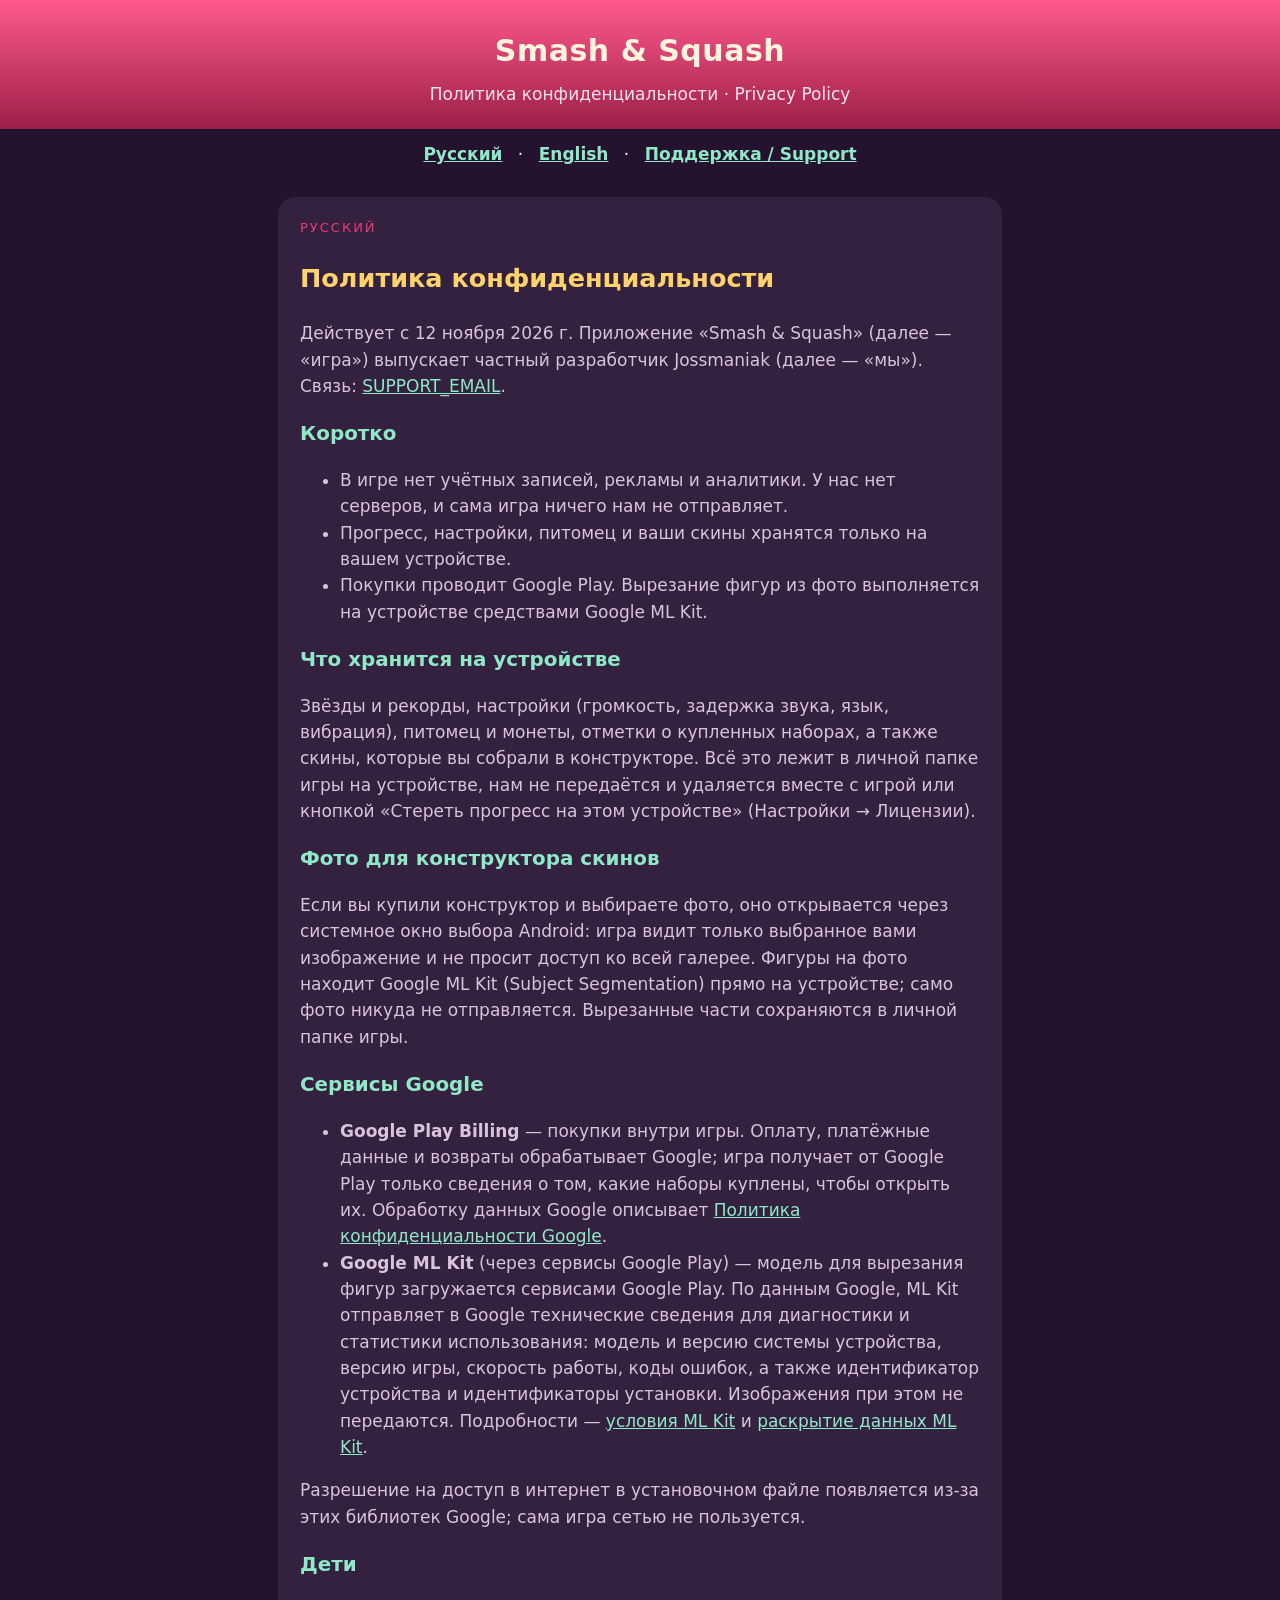
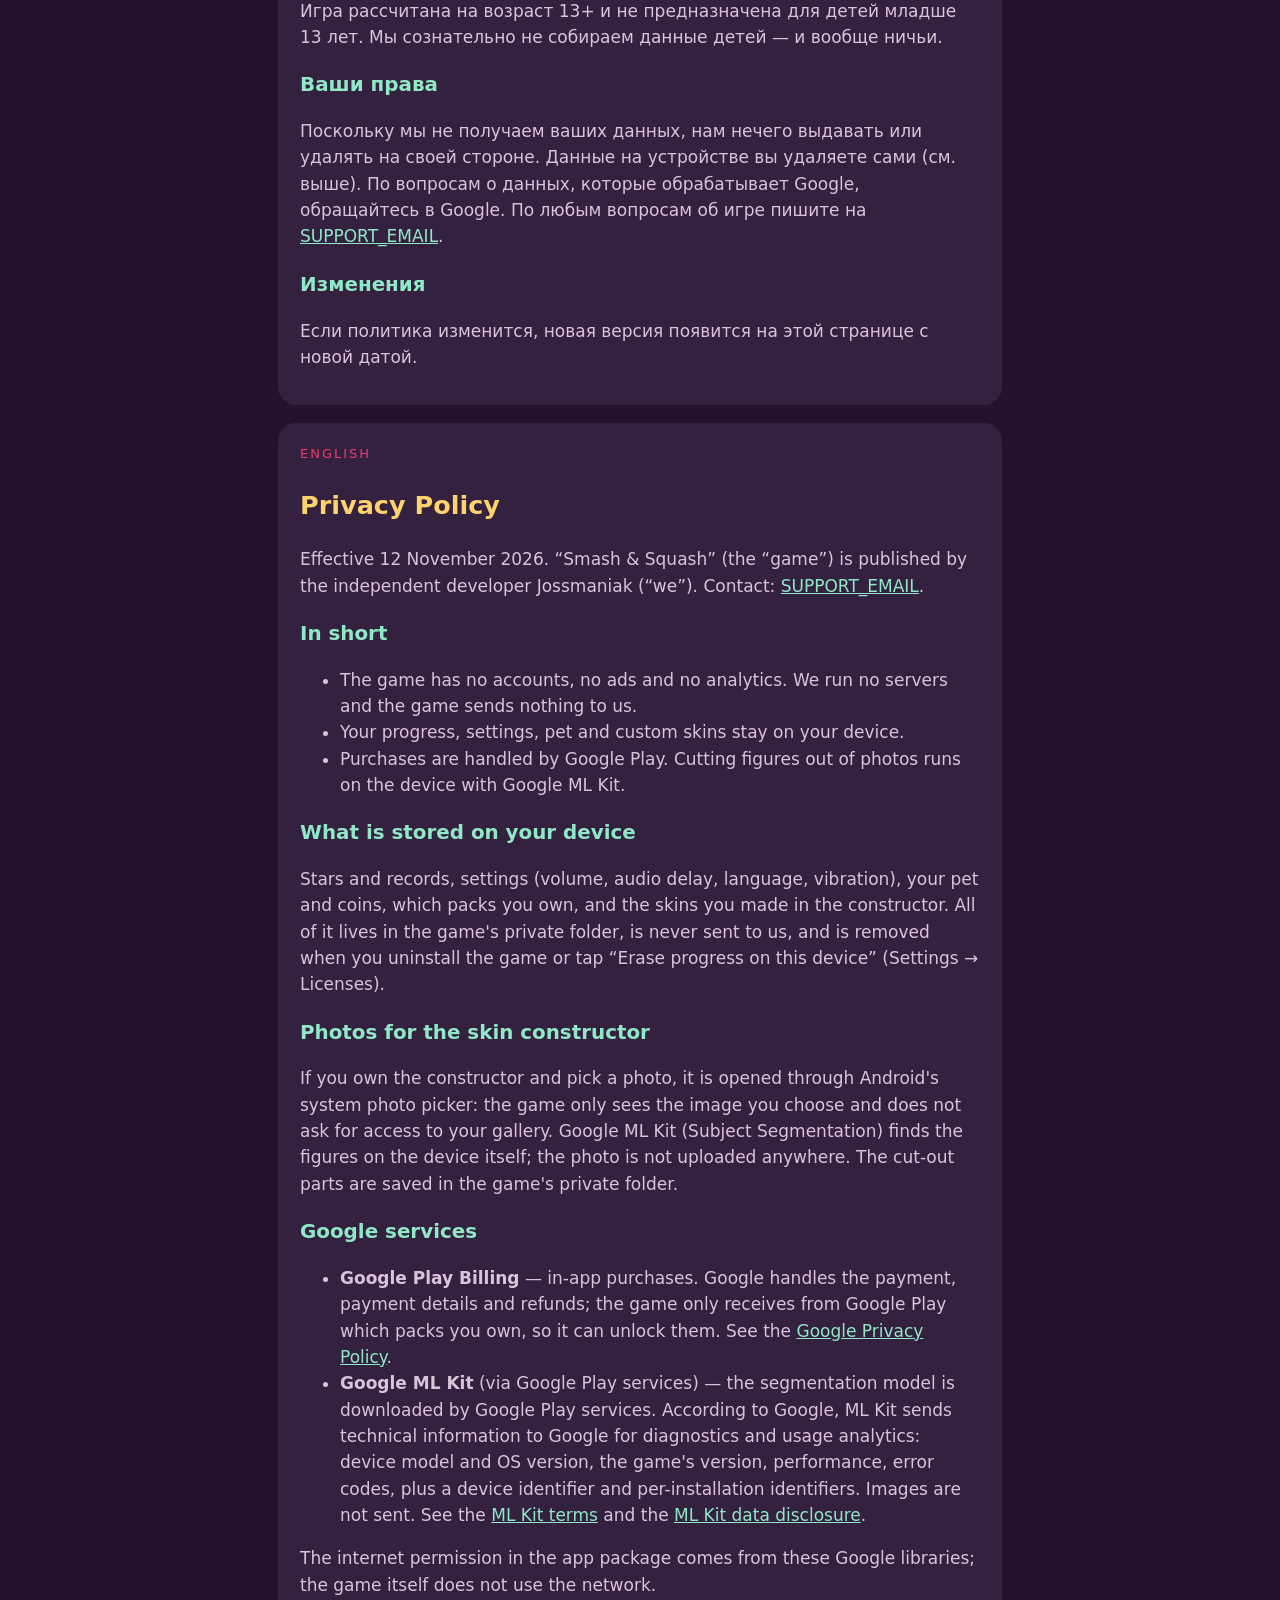
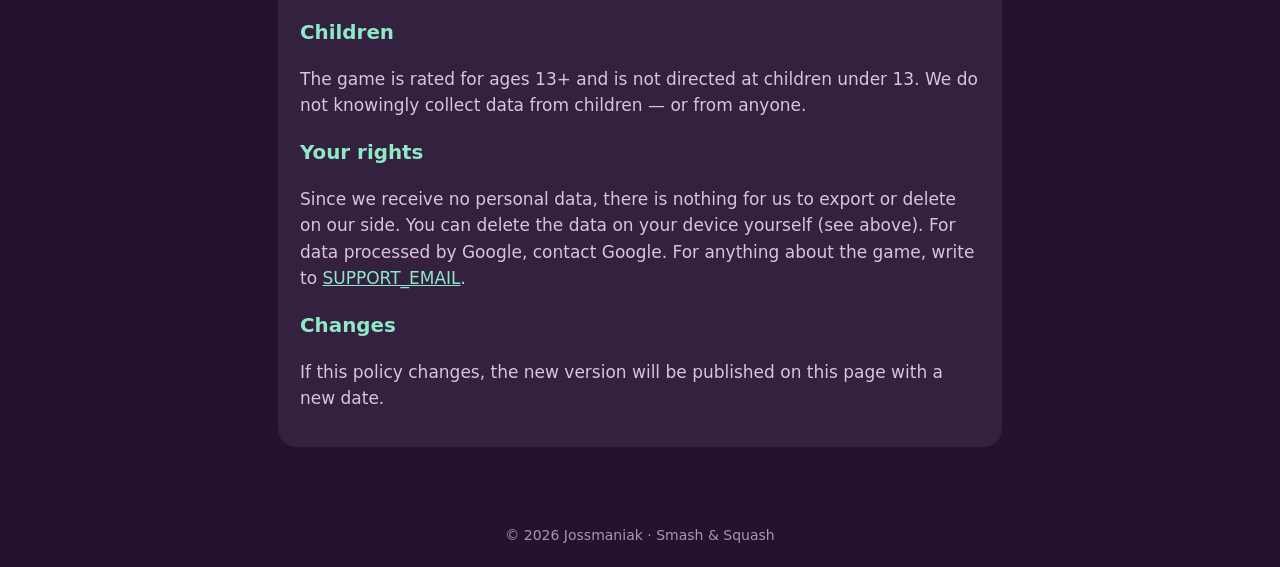
==== privacy/index.html @ dc43ede8 "Smash & Squash: privacy policy and support pages (RU + EN)" ====
<!doctype html>
<html lang="ru">
<head>
<meta charset="utf-8">
<meta name="viewport" content="width=device-width, initial-scale=1">
<title>Smash &amp; Squash — Политика конфиденциальности / Privacy Policy</title>
<link rel="stylesheet" href="../style.css">
<script>
// английский — всем, у кого язык устройства не русский / не украинский / не белорусский
if (!location.hash && !/^(ru|uk|be)/i.test(navigator.language || '')) location.hash = '#en';
</script>
</head>
<body>
<header><h1>Smash &amp; Squash</h1><p>Политика конфиденциальности · Privacy Policy</p></header>
<nav><a href="#ru">Русский</a> · <a href="#en">English</a> · <a href="../">Поддержка / Support</a></nav>
<main>

<section id="ru">
<p class="lang">Русский</p>
<h2>Политика конфиденциальности</h2>
<p>Действует с 12 ноября 2026 г. Приложение «Smash &amp; Squash» (далее — «игра») выпускает частный разработчик Jossmaniak
(далее — «мы»). Связь: <a href="mailto:SUPPORT_EMAIL">SUPPORT_EMAIL</a>.</p>

<h3>Коротко</h3>
<ul>
<li>В игре нет учётных записей, рекламы и аналитики. У нас нет серверов, и сама игра ничего нам не отправляет.</li>
<li>Прогресс, настройки, питомец и ваши скины хранятся только на вашем устройстве.</li>
<li>Покупки проводит Google Play. Вырезание фигур из фото выполняется на устройстве средствами Google ML Kit.</li>
</ul>

<h3>Что хранится на устройстве</h3>
<p>Звёзды и рекорды, настройки (громкость, задержка звука, язык, вибрация), питомец и монеты, отметки о купленных
наборах, а также скины, которые вы собрали в конструкторе. Всё это лежит в личной папке игры на устройстве, нам
не передаётся и удаляется вместе с игрой или кнопкой «Стереть прогресс на этом устройстве»
(Настройки → Лицензии).</p>

<h3>Фото для конструктора скинов</h3>
<p>Если вы купили конструктор и выбираете фото, оно открывается через системное окно выбора Android: игра видит только
выбранное вами изображение и не просит доступ ко всей галерее. Фигуры на фото находит Google ML Kit
(Subject Segmentation) прямо на устройстве; само фото никуда не отправляется. Вырезанные части сохраняются в личной
папке игры.</p>

<h3>Сервисы Google</h3>
<ul>
<li><b>Google Play Billing</b> — покупки внутри игры. Оплату, платёжные данные и возвраты обрабатывает Google; игра
получает от Google Play только сведения о том, какие наборы куплены, чтобы открыть их. Обработку данных Google описывает
<a href="https://policies.google.com/privacy">Политика конфиденциальности Google</a>.</li>
<li><b>Google ML Kit</b> (через сервисы Google Play) — модель для вырезания фигур загружается сервисами Google Play.
По данным Google, ML Kit отправляет в Google технические сведения для диагностики и статистики использования:
модель и версию системы устройства, версию игры, скорость работы, коды ошибок, а также идентификатор устройства
и идентификаторы установки. Изображения при этом не передаются. Подробности —
<a href="https://developers.google.com/ml-kit/terms">условия ML Kit</a> и
<a href="https://developers.google.com/ml-kit/android-data-disclosure">раскрытие данных ML Kit</a>.</li>
</ul>
<p>Разрешение на доступ в интернет в установочном файле появляется из-за этих библиотек Google; сама игра сетью
не пользуется.</p>

<h3>Дети</h3>
<p>Игра рассчитана на возраст 13+ и не предназначена для детей младше 13 лет. Мы сознательно не собираем
данные детей — и вообще ничьи.</p>

<h3>Ваши права</h3>
<p>Поскольку мы не получаем ваших данных, нам нечего выдавать или удалять на своей стороне. Данные на устройстве вы
удаляете сами (см. выше). По вопросам о данных, которые обрабатывает Google, обращайтесь в Google. По любым вопросам
об игре пишите на <a href="mailto:SUPPORT_EMAIL">SUPPORT_EMAIL</a>.</p>

<h3>Изменения</h3>
<p>Если политика изменится, новая версия появится на этой странице с новой датой.</p>
</section>

<section id="en">
<p class="lang">English</p>
<h2>Privacy Policy</h2>
<p>Effective 12 November 2026. “Smash &amp; Squash” (the “game”) is published by the independent developer Jossmaniak
(“we”). Contact: <a href="mailto:SUPPORT_EMAIL">SUPPORT_EMAIL</a>.</p>

<h3>In short</h3>
<ul>
<li>The game has no accounts, no ads and no analytics. We run no servers and the game sends nothing to us.</li>
<li>Your progress, settings, pet and custom skins stay on your device.</li>
<li>Purchases are handled by Google Play. Cutting figures out of photos runs on the device with Google ML Kit.</li>
</ul>

<h3>What is stored on your device</h3>
<p>Stars and records, settings (volume, audio delay, language, vibration), your pet and coins, which packs you own, and
the skins you made in the constructor. All of it lives in the game's private folder, is never sent to us, and is removed
when you uninstall the game or tap “Erase progress on this device” (Settings → Licenses).</p>

<h3>Photos for the skin constructor</h3>
<p>If you own the constructor and pick a photo, it is opened through Android's system photo picker: the game only sees
the image you choose and does not ask for access to your gallery. Google ML Kit (Subject Segmentation) finds the figures
on the device itself; the photo is not uploaded anywhere. The cut-out parts are saved in the game's private folder.</p>

<h3>Google services</h3>
<ul>
<li><b>Google Play Billing</b> — in-app purchases. Google handles the payment, payment details and refunds; the game only
receives from Google Play which packs you own, so it can unlock them. See the
<a href="https://policies.google.com/privacy">Google Privacy Policy</a>.</li>
<li><b>Google ML Kit</b> (via Google Play services) — the segmentation model is downloaded by Google Play services.
According to Google, ML Kit sends technical information to Google for diagnostics and usage analytics: device model
and OS version, the game's version, performance, error codes, plus a device identifier and per-installation
identifiers. Images are not sent. See the
<a href="https://developers.google.com/ml-kit/terms">ML Kit terms</a> and the
<a href="https://developers.google.com/ml-kit/android-data-disclosure">ML Kit data disclosure</a>.</li>
</ul>
<p>The internet permission in the app package comes from these Google libraries; the game itself does not use the
network.</p>

<h3>Children</h3>
<p>The game is rated for ages 13+ and is not directed at children under 13. We do not knowingly collect data from
children — or from anyone.</p>

<h3>Your rights</h3>
<p>Since we receive no personal data, there is nothing for us to export or delete on our side. You can delete the data on
your device yourself (see above). For data processed by Google, contact Google. For anything about the game, write to
<a href="mailto:SUPPORT_EMAIL">SUPPORT_EMAIL</a>.</p>

<h3>Changes</h3>
<p>If this policy changes, the new version will be published on this page with a new date.</p>
</section>
</main>
<footer>© 2026 Jossmaniak · Smash &amp; Squash</footer>
</body>
</html>
---- style.css ----
:root { --bg: #24122f; --card: #34203f; --ink: #fff4dc; --soft: #d8c5da; --accent: #ffd36b; --pink: #ec3b6e; --mint: #8fe8c6; }
* { box-sizing: border-box; }
body { margin: 0; font: 17px/1.55 system-ui, -apple-system, "Segoe UI", Roboto, sans-serif; background: var(--bg); color: var(--ink); }
header { background: linear-gradient(180deg, #ff5a8c, #9c1f47); padding: 28px 20px 22px; text-align: center; }
header h1 { margin: 0; font-size: 30px; letter-spacing: .5px; }
header p { margin: 6px 0 0; color: #ffe3ec; }
nav { text-align: center; padding: 12px; }
nav a { color: var(--mint); margin: 0 10px; font-weight: 600; }
main { max-width: 760px; margin: 0 auto; padding: 0 18px 40px; }
section { background: var(--card); border-radius: 18px; padding: 8px 22px 18px; margin: 18px 0; }
h2 { color: var(--accent); }
h3 { color: var(--mint); margin-bottom: 4px; }
a { color: var(--mint); }
p, li { color: var(--soft); }
.lang { font-size: 13px; text-transform: uppercase; letter-spacing: 2px; color: var(--pink); }
footer { text-align: center; color: #a996b0; font-size: 14px; padding: 20px; }
code { background: #1e1028; padding: 1px 6px; border-radius: 6px; }
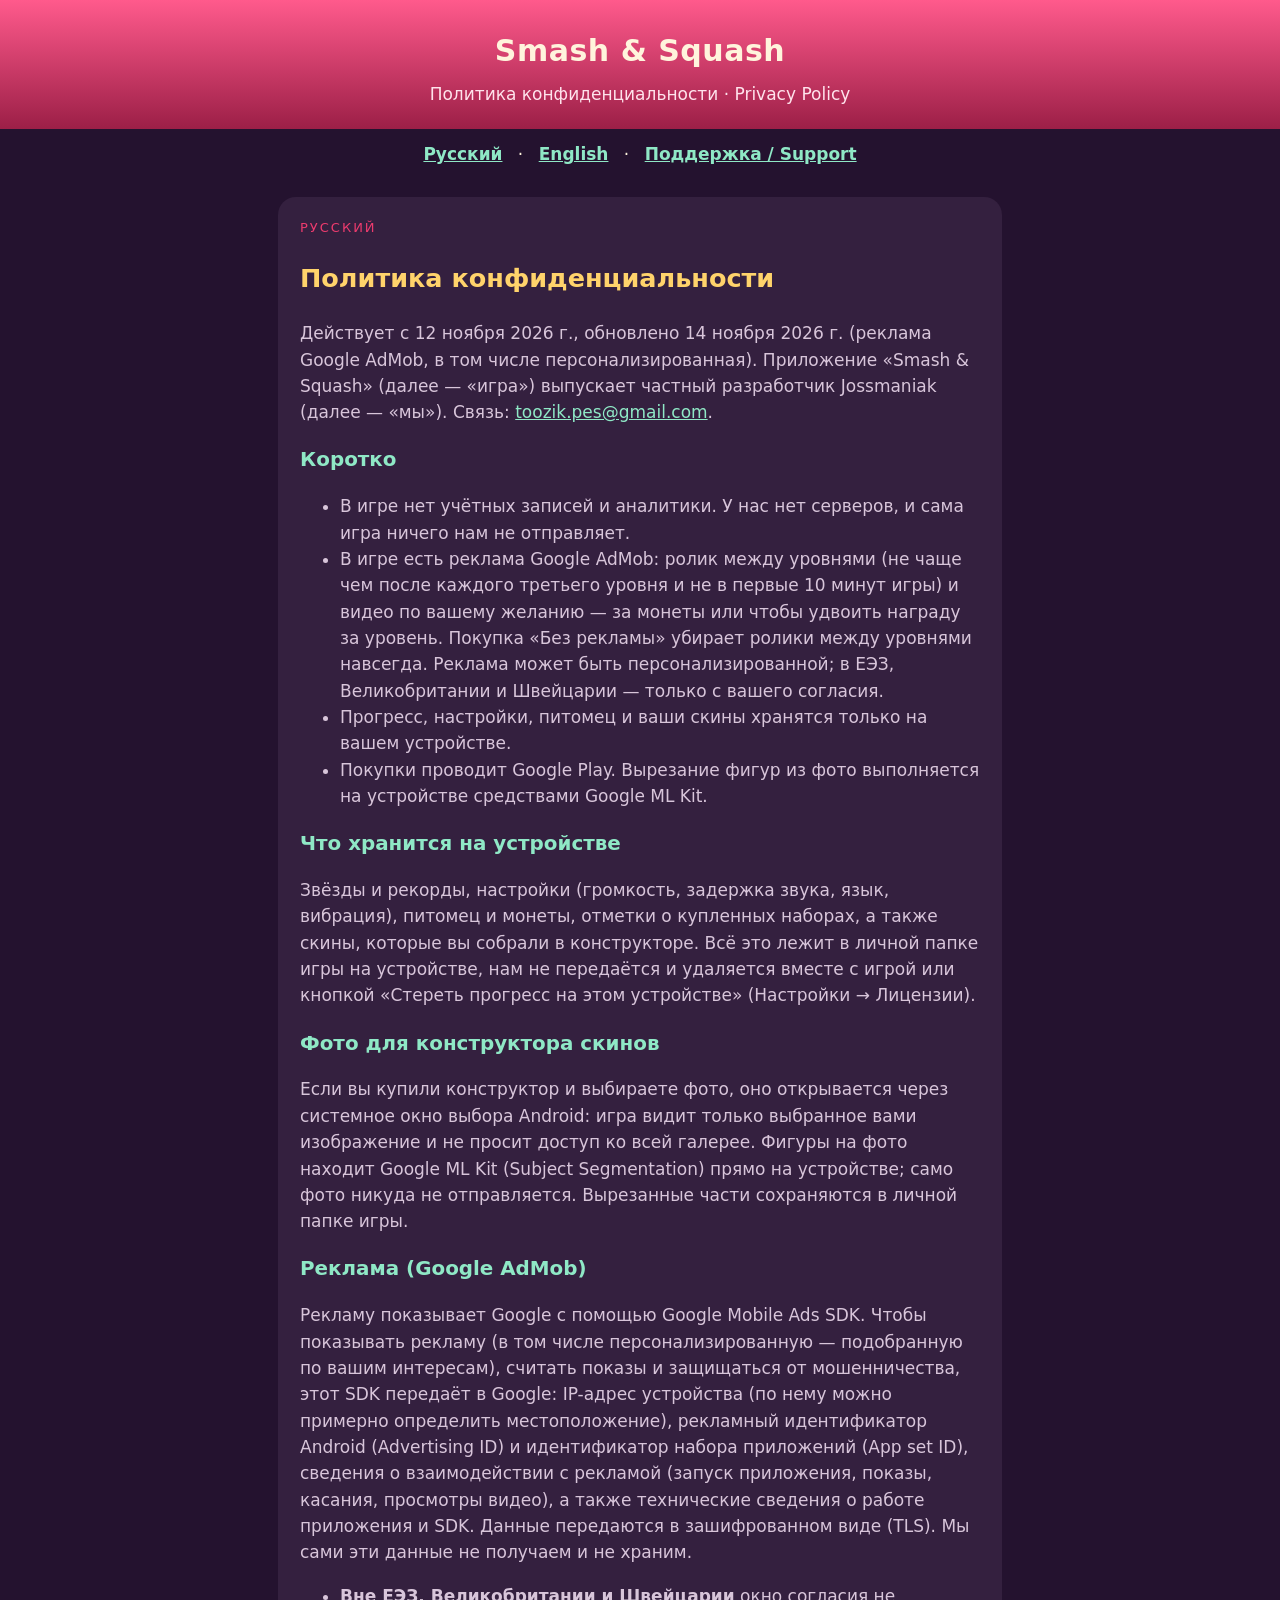
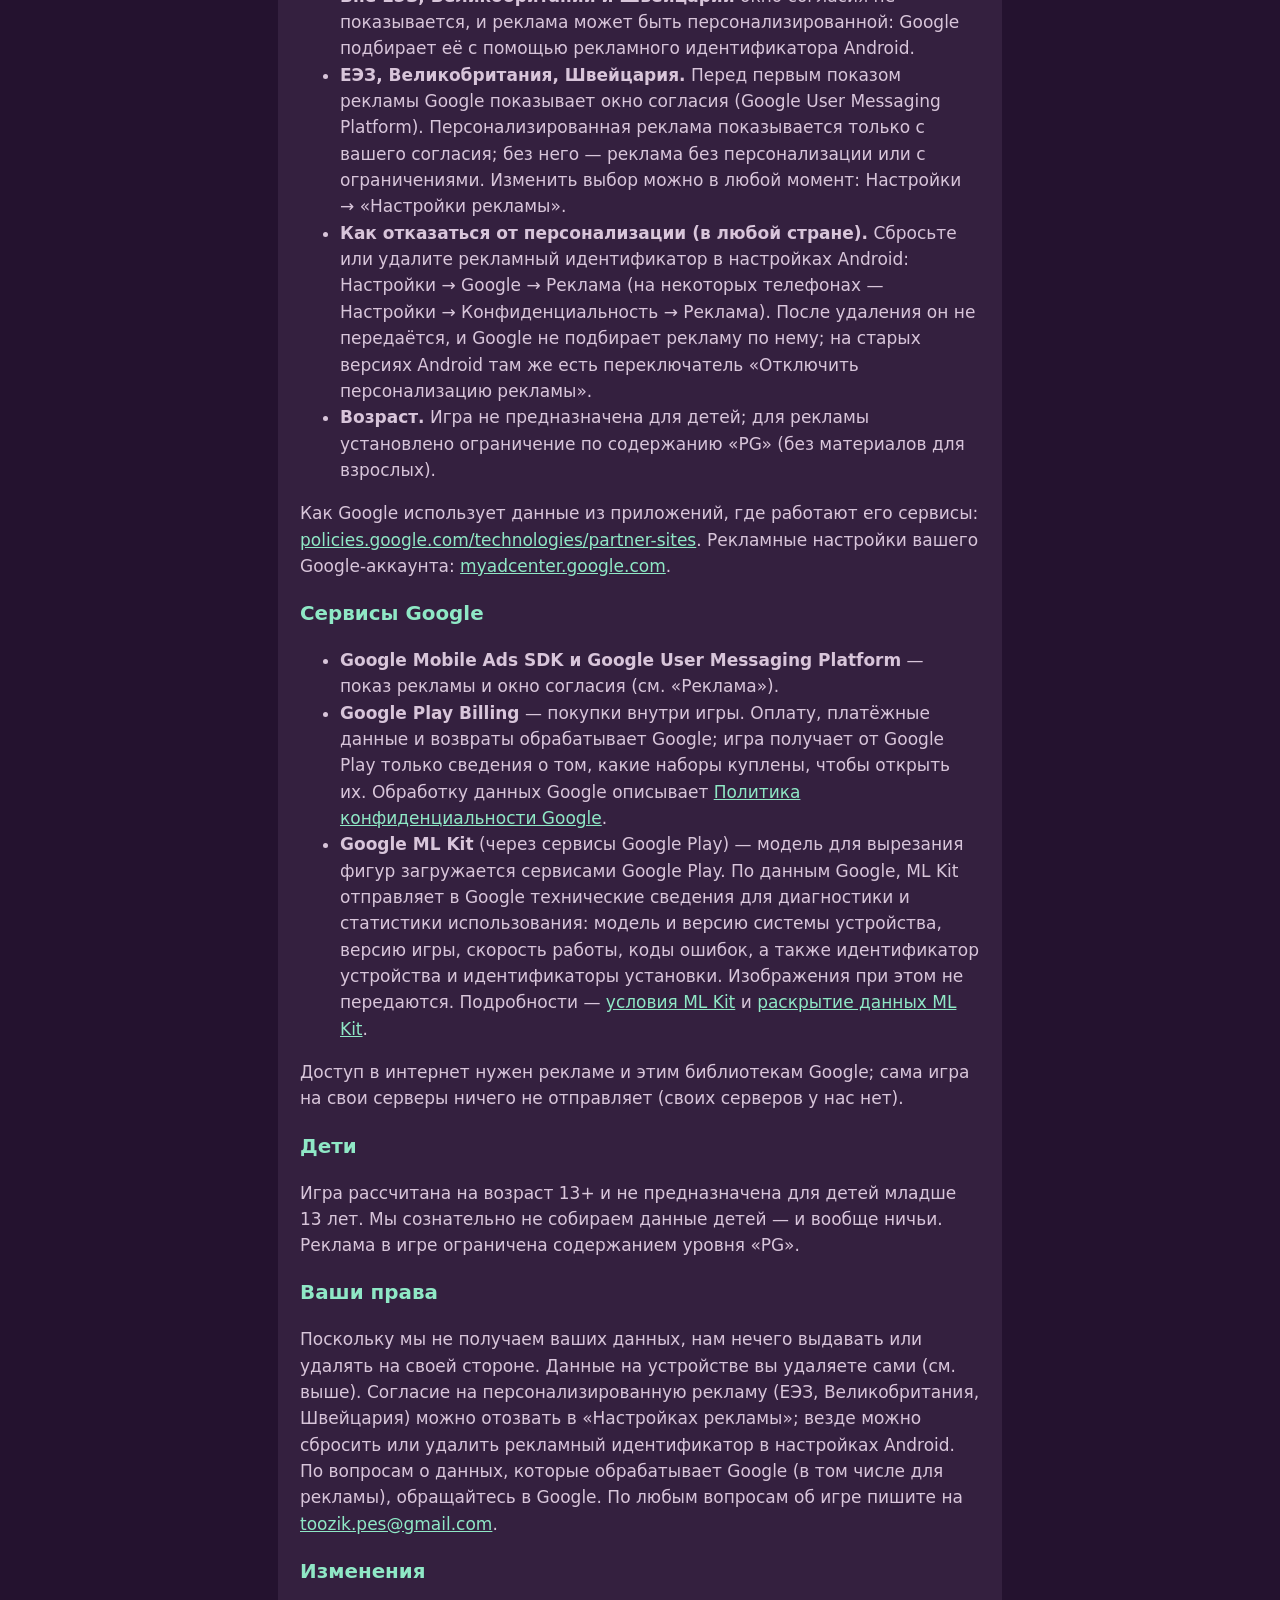
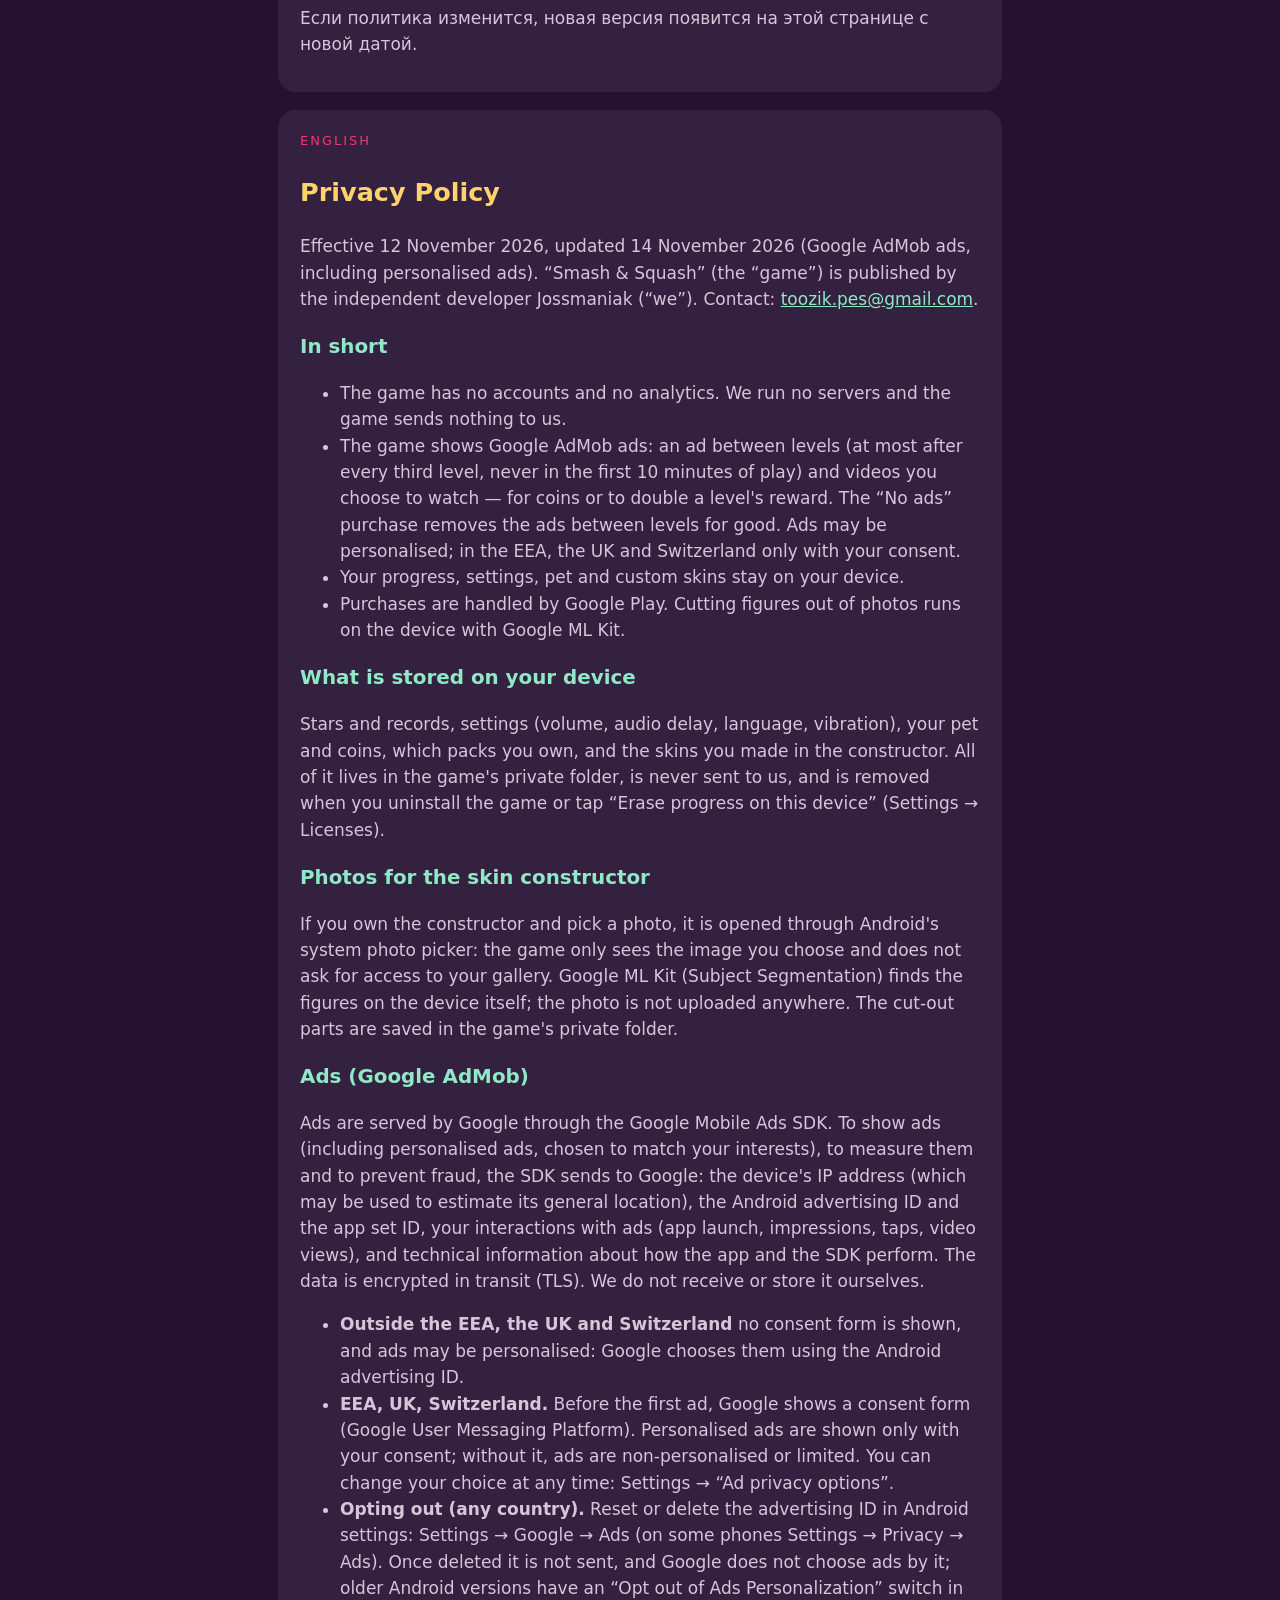
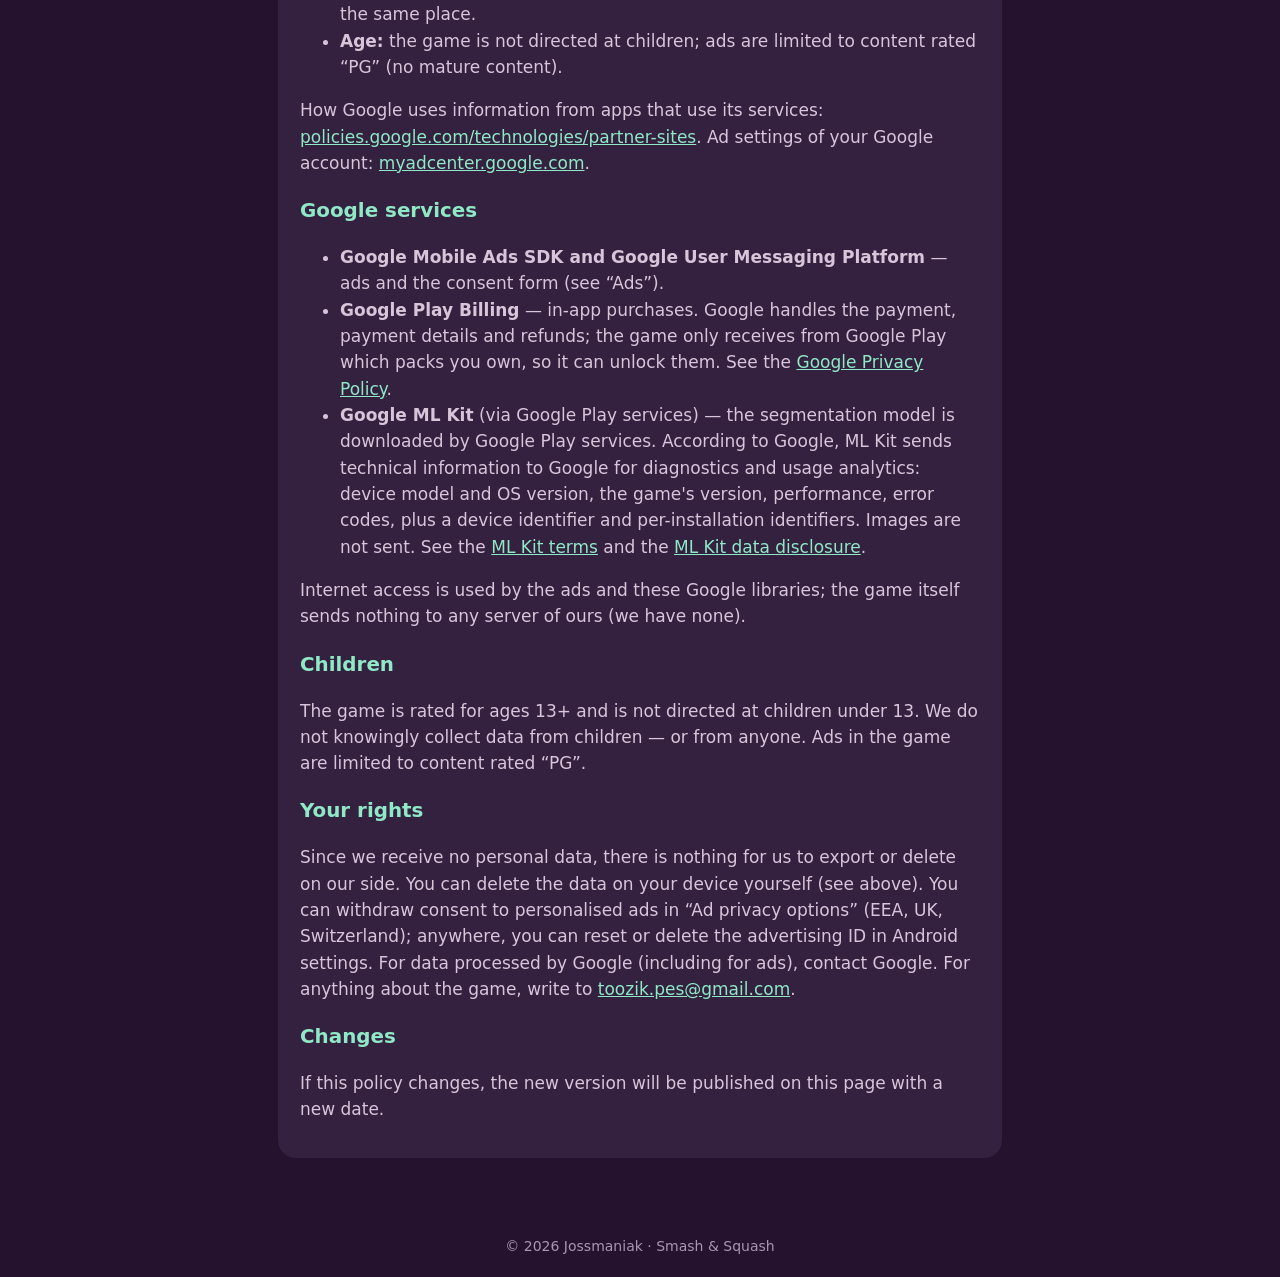
==== commit f3b8739d: "Support email and Google AdMob ads: privacy policy and support FAQ updated (RU + EN) Contact address" ====
--- a/privacy/index.html
+++ b/privacy/index.html
@@ -18,12 +18,16 @@
 <section id="ru">
 <p class="lang">Русский</p>
 <h2>Политика конфиденциальности</h2>
-<p>Действует с 12 ноября 2026 г. Приложение «Smash &amp; Squash» (далее — «игра») выпускает частный разработчик Jossmaniak
-(далее — «мы»). Связь: <a href="mailto:SUPPORT_EMAIL">SUPPORT_EMAIL</a>.</p>
+<p>Действует с 12 ноября 2026 г., обновлено 14 ноября 2026 г. (реклама Google AdMob, в том числе персонализированная). Приложение «Smash &amp; Squash» (далее — «игра») выпускает частный разработчик Jossmaniak
+(далее — «мы»). Связь: <a href="mailto:toozik.pes@gmail.com">toozik.pes@gmail.com</a>.</p>
 
 <h3>Коротко</h3>
 <ul>
-<li>В игре нет учётных записей, рекламы и аналитики. У нас нет серверов, и сама игра ничего нам не отправляет.</li>
+<li>В игре нет учётных записей и аналитики. У нас нет серверов, и сама игра ничего нам не отправляет.</li>
+<li>В игре есть реклама Google AdMob: ролик между уровнями (не чаще чем после каждого третьего уровня и не в первые
+10 минут игры) и видео по вашему желанию — за монеты или чтобы удвоить награду за уровень. Покупка «Без рекламы» убирает
+ролики между уровнями навсегда. Реклама может быть персонализированной; в ЕЭЗ, Великобритании и Швейцарии — только
+с вашего согласия.</li>
 <li>Прогресс, настройки, питомец и ваши скины хранятся только на вашем устройстве.</li>
 <li>Покупки проводит Google Play. Вырезание фигур из фото выполняется на устройстве средствами Google ML Kit.</li>
 </ul>
@@ -40,8 +44,32 @@
 (Subject Segmentation) прямо на устройстве; само фото никуда не отправляется. Вырезанные части сохраняются в личной
 папке игры.</p>
 
+<h3>Реклама (Google AdMob)</h3>
+<p>Рекламу показывает Google с помощью Google Mobile Ads SDK. Чтобы показывать рекламу (в том числе персонализированную —
+подобранную по вашим интересам), считать показы и защищаться от мошенничества, этот SDK передаёт в Google: IP-адрес устройства (по нему можно примерно определить местоположение),
+рекламный идентификатор Android (Advertising ID) и идентификатор набора приложений (App set ID), сведения о
+взаимодействии с рекламой (запуск приложения, показы, касания, просмотры видео), а также технические сведения о
+работе приложения и SDK. Данные передаются в зашифрованном виде (TLS). Мы сами эти данные не получаем и не храним.</p>
+<ul>
+<li><b>Вне ЕЭЗ, Великобритании и Швейцарии</b> окно согласия не показывается, и реклама может быть персонализированной:
+Google подбирает её с помощью рекламного идентификатора Android.</li>
+<li><b>ЕЭЗ, Великобритания, Швейцария.</b> Перед первым показом рекламы Google показывает окно согласия
+(Google User Messaging Platform). Персонализированная реклама показывается только с вашего согласия; без него — реклама
+без персонализации или с ограничениями. Изменить выбор можно в любой момент: Настройки → «Настройки рекламы».</li>
+<li><b>Как отказаться от персонализации (в любой стране).</b> Сбросьте или удалите рекламный идентификатор в настройках Android:
+Настройки → Google → Реклама (на некоторых телефонах — Настройки → Конфиденциальность → Реклама). После удаления он не
+передаётся, и Google не подбирает рекламу по нему; на старых версиях Android там же есть переключатель «Отключить
+персонализацию рекламы».</li>
+<li><b>Возраст.</b> Игра не предназначена для детей; для рекламы установлено ограничение по содержанию «PG» (без
+материалов для взрослых).</li>
+</ul>
+<p>Как Google использует данные из приложений, где работают его сервисы:
+<a href="https://policies.google.com/technologies/partner-sites">policies.google.com/technologies/partner-sites</a>.
+Рекламные настройки вашего Google-аккаунта: <a href="https://myadcenter.google.com/">myadcenter.google.com</a>.</p>
+
 <h3>Сервисы Google</h3>
 <ul>
+<li><b>Google Mobile Ads SDK и Google User Messaging Platform</b> — показ рекламы и окно согласия (см. «Реклама»).</li>
 <li><b>Google Play Billing</b> — покупки внутри игры. Оплату, платёжные данные и возвраты обрабатывает Google; игра
 получает от Google Play только сведения о том, какие наборы куплены, чтобы открыть их. Обработку данных Google описывает
 <a href="https://policies.google.com/privacy">Политика конфиденциальности Google</a>.</li>
@@ -52,17 +80,19 @@
 <a href="https://developers.google.com/ml-kit/terms">условия ML Kit</a> и
 <a href="https://developers.google.com/ml-kit/android-data-disclosure">раскрытие данных ML Kit</a>.</li>
 </ul>
-<p>Разрешение на доступ в интернет в установочном файле появляется из-за этих библиотек Google; сама игра сетью
-не пользуется.</p>
+<p>Доступ в интернет нужен рекламе и этим библиотекам Google; сама игра на свои серверы ничего не отправляет
+(своих серверов у нас нет).</p>
 
 <h3>Дети</h3>
 <p>Игра рассчитана на возраст 13+ и не предназначена для детей младше 13 лет. Мы сознательно не собираем
-данные детей — и вообще ничьи.</p>
+данные детей — и вообще ничьи. Реклама в игре ограничена содержанием уровня «PG».</p>
 
 <h3>Ваши права</h3>
 <p>Поскольку мы не получаем ваших данных, нам нечего выдавать или удалять на своей стороне. Данные на устройстве вы
-удаляете сами (см. выше). По вопросам о данных, которые обрабатывает Google, обращайтесь в Google. По любым вопросам
-об игре пишите на <a href="mailto:SUPPORT_EMAIL">SUPPORT_EMAIL</a>.</p>
+удаляете сами (см. выше). Согласие на персонализированную рекламу (ЕЭЗ, Великобритания, Швейцария) можно отозвать в
+«Настройках рекламы»; везде можно сбросить или удалить рекламный идентификатор в настройках Android. По вопросам о
+данных, которые обрабатывает Google (в том числе для рекламы), обращайтесь в Google. По любым вопросам
+об игре пишите на <a href="mailto:toozik.pes@gmail.com">toozik.pes@gmail.com</a>.</p>
 
 <h3>Изменения</h3>
 <p>Если политика изменится, новая версия появится на этой странице с новой датой.</p>
@@ -71,12 +101,16 @@
 <section id="en">
 <p class="lang">English</p>
 <h2>Privacy Policy</h2>
-<p>Effective 12 November 2026. “Smash &amp; Squash” (the “game”) is published by the independent developer Jossmaniak
-(“we”). Contact: <a href="mailto:SUPPORT_EMAIL">SUPPORT_EMAIL</a>.</p>
+<p>Effective 12 November 2026, updated 14 November 2026 (Google AdMob ads, including personalised ads). “Smash &amp; Squash” (the “game”) is published by the independent developer Jossmaniak
+(“we”). Contact: <a href="mailto:toozik.pes@gmail.com">toozik.pes@gmail.com</a>.</p>
 
 <h3>In short</h3>
 <ul>
-<li>The game has no accounts, no ads and no analytics. We run no servers and the game sends nothing to us.</li>
+<li>The game has no accounts and no analytics. We run no servers and the game sends nothing to us.</li>
+<li>The game shows Google AdMob ads: an ad between levels (at most after every third level, never in the first
+10 minutes of play) and videos you choose to watch — for coins or to double a level's reward. The “No ads” purchase
+removes the ads between levels for good. Ads may be personalised; in the EEA, the UK and Switzerland only with your
+consent.</li>
 <li>Your progress, settings, pet and custom skins stay on your device.</li>
 <li>Purchases are handled by Google Play. Cutting figures out of photos runs on the device with Google ML Kit.</li>
 </ul>
@@ -91,8 +125,29 @@
 the image you choose and does not ask for access to your gallery. Google ML Kit (Subject Segmentation) finds the figures
 on the device itself; the photo is not uploaded anywhere. The cut-out parts are saved in the game's private folder.</p>
 
+<h3>Ads (Google AdMob)</h3>
+<p>Ads are served by Google through the Google Mobile Ads SDK. To show ads (including personalised ads, chosen to match
+your interests), to measure them and to prevent fraud, the SDK sends to Google: the device's IP address (which may be used to estimate its general location), the Android advertising ID and
+the app set ID, your interactions with ads (app launch, impressions, taps, video views), and technical information about
+how the app and the SDK perform. The data is encrypted in transit (TLS). We do not receive or store it ourselves.</p>
+<ul>
+<li><b>Outside the EEA, the UK and Switzerland</b> no consent form is shown, and ads may be personalised: Google
+chooses them using the Android advertising ID.</li>
+<li><b>EEA, UK, Switzerland.</b> Before the first ad, Google shows a consent form (Google User Messaging Platform).
+Personalised ads are shown only with your consent; without it, ads are non-personalised or limited. You can change your
+choice at any time: Settings → “Ad privacy options”.</li>
+<li><b>Opting out (any country).</b> Reset or delete the advertising ID in Android settings: Settings → Google → Ads (on some
+phones Settings → Privacy → Ads). Once deleted it is not sent, and Google does not choose ads by it; older Android
+versions have an “Opt out of Ads Personalization” switch in the same place.</li>
+<li><b>Age:</b> the game is not directed at children; ads are limited to content rated “PG” (no mature content).</li>
+</ul>
+<p>How Google uses information from apps that use its services:
+<a href="https://policies.google.com/technologies/partner-sites">policies.google.com/technologies/partner-sites</a>.
+Ad settings of your Google account: <a href="https://myadcenter.google.com/">myadcenter.google.com</a>.</p>
+
 <h3>Google services</h3>
 <ul>
+<li><b>Google Mobile Ads SDK and Google User Messaging Platform</b> — ads and the consent form (see “Ads”).</li>
 <li><b>Google Play Billing</b> — in-app purchases. Google handles the payment, payment details and refunds; the game only
 receives from Google Play which packs you own, so it can unlock them. See the
 <a href="https://policies.google.com/privacy">Google Privacy Policy</a>.</li>
@@ -103,17 +158,19 @@
 <a href="https://developers.google.com/ml-kit/terms">ML Kit terms</a> and the
 <a href="https://developers.google.com/ml-kit/android-data-disclosure">ML Kit data disclosure</a>.</li>
 </ul>
-<p>The internet permission in the app package comes from these Google libraries; the game itself does not use the
-network.</p>
+<p>Internet access is used by the ads and these Google libraries; the game itself sends nothing to any server of ours
+(we have none).</p>
 
 <h3>Children</h3>
 <p>The game is rated for ages 13+ and is not directed at children under 13. We do not knowingly collect data from
-children — or from anyone.</p>
+children — or from anyone. Ads in the game are limited to content rated “PG”.</p>
 
 <h3>Your rights</h3>
 <p>Since we receive no personal data, there is nothing for us to export or delete on our side. You can delete the data on
-your device yourself (see above). For data processed by Google, contact Google. For anything about the game, write to
-<a href="mailto:SUPPORT_EMAIL">SUPPORT_EMAIL</a>.</p>
+your device yourself (see above). You can withdraw consent to personalised ads in “Ad privacy options” (EEA, UK, Switzerland);
+anywhere, you can reset or delete the advertising ID in Android settings. For data
+processed by Google (including for ads), contact Google. For anything about the game, write to
+<a href="mailto:toozik.pes@gmail.com">toozik.pes@gmail.com</a>.</p>
 
 <h3>Changes</h3>
 <p>If this policy changes, the new version will be published on this page with a new date.</p>
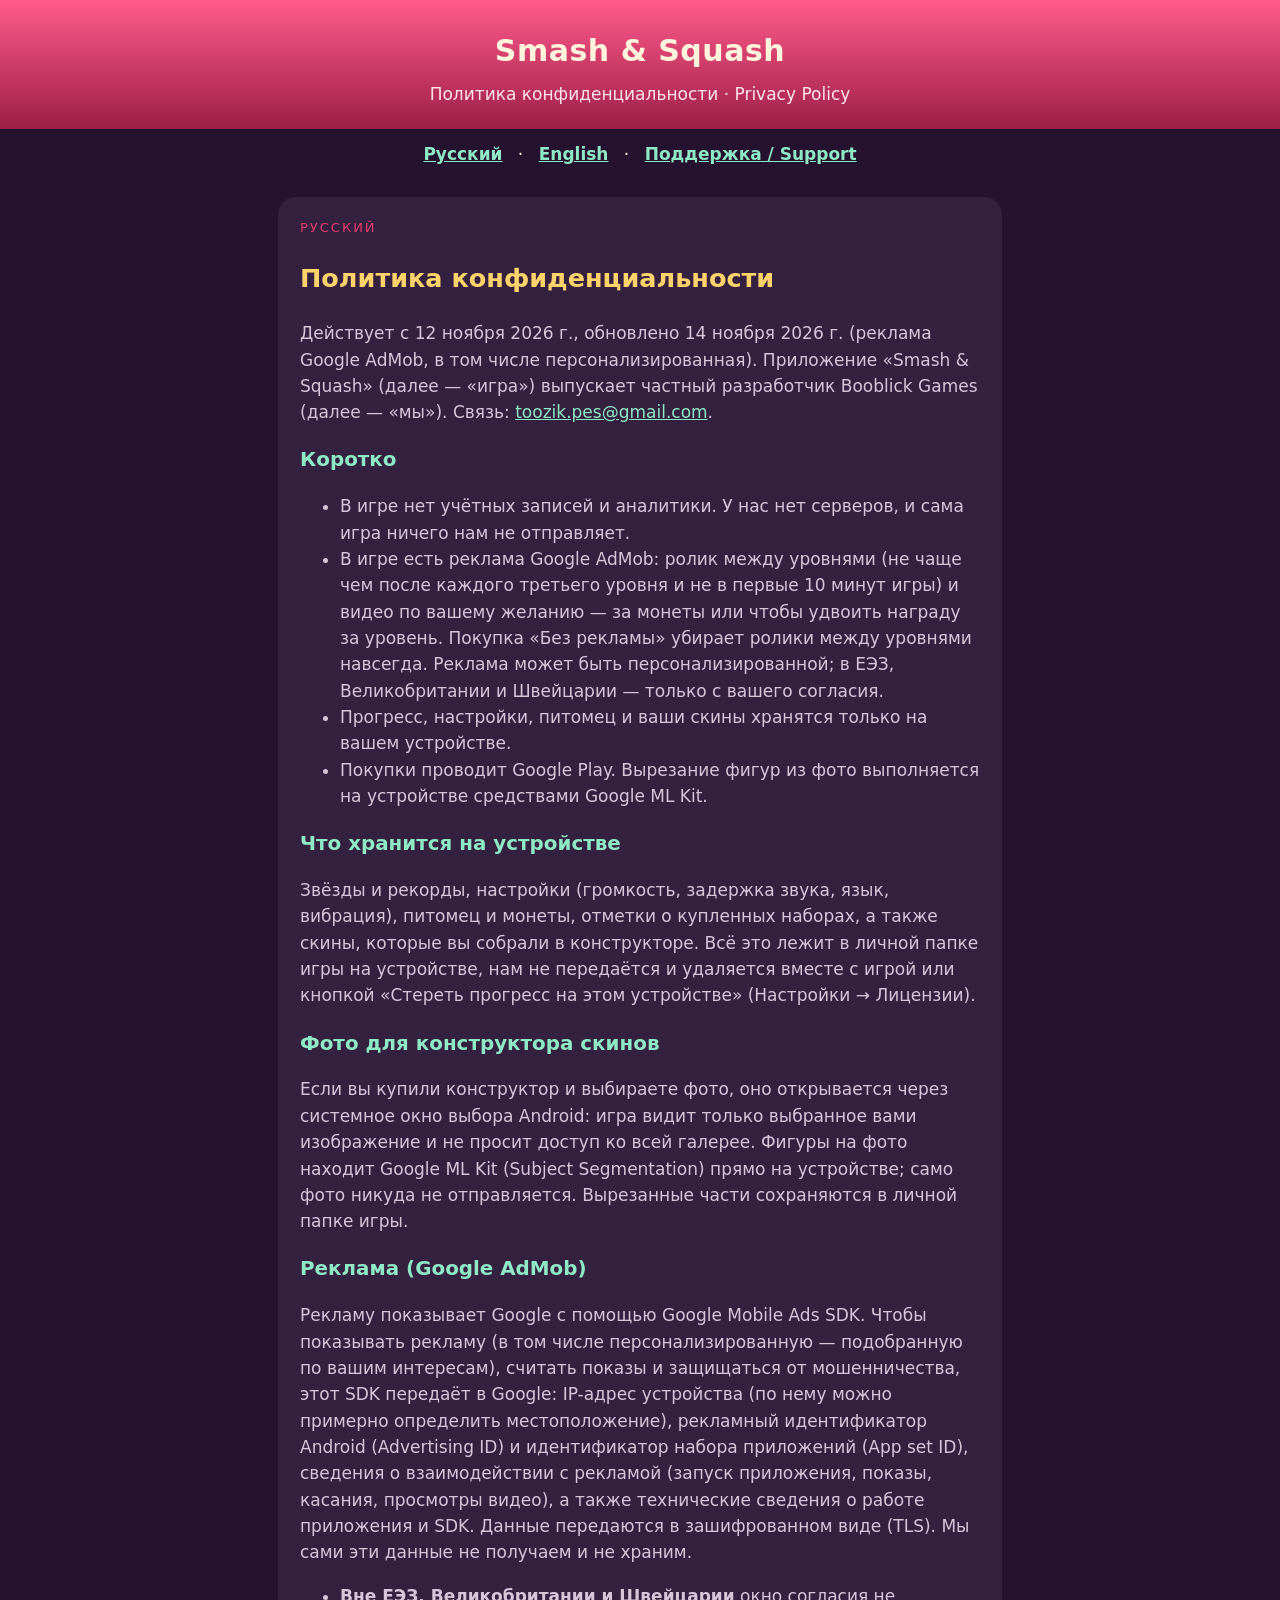
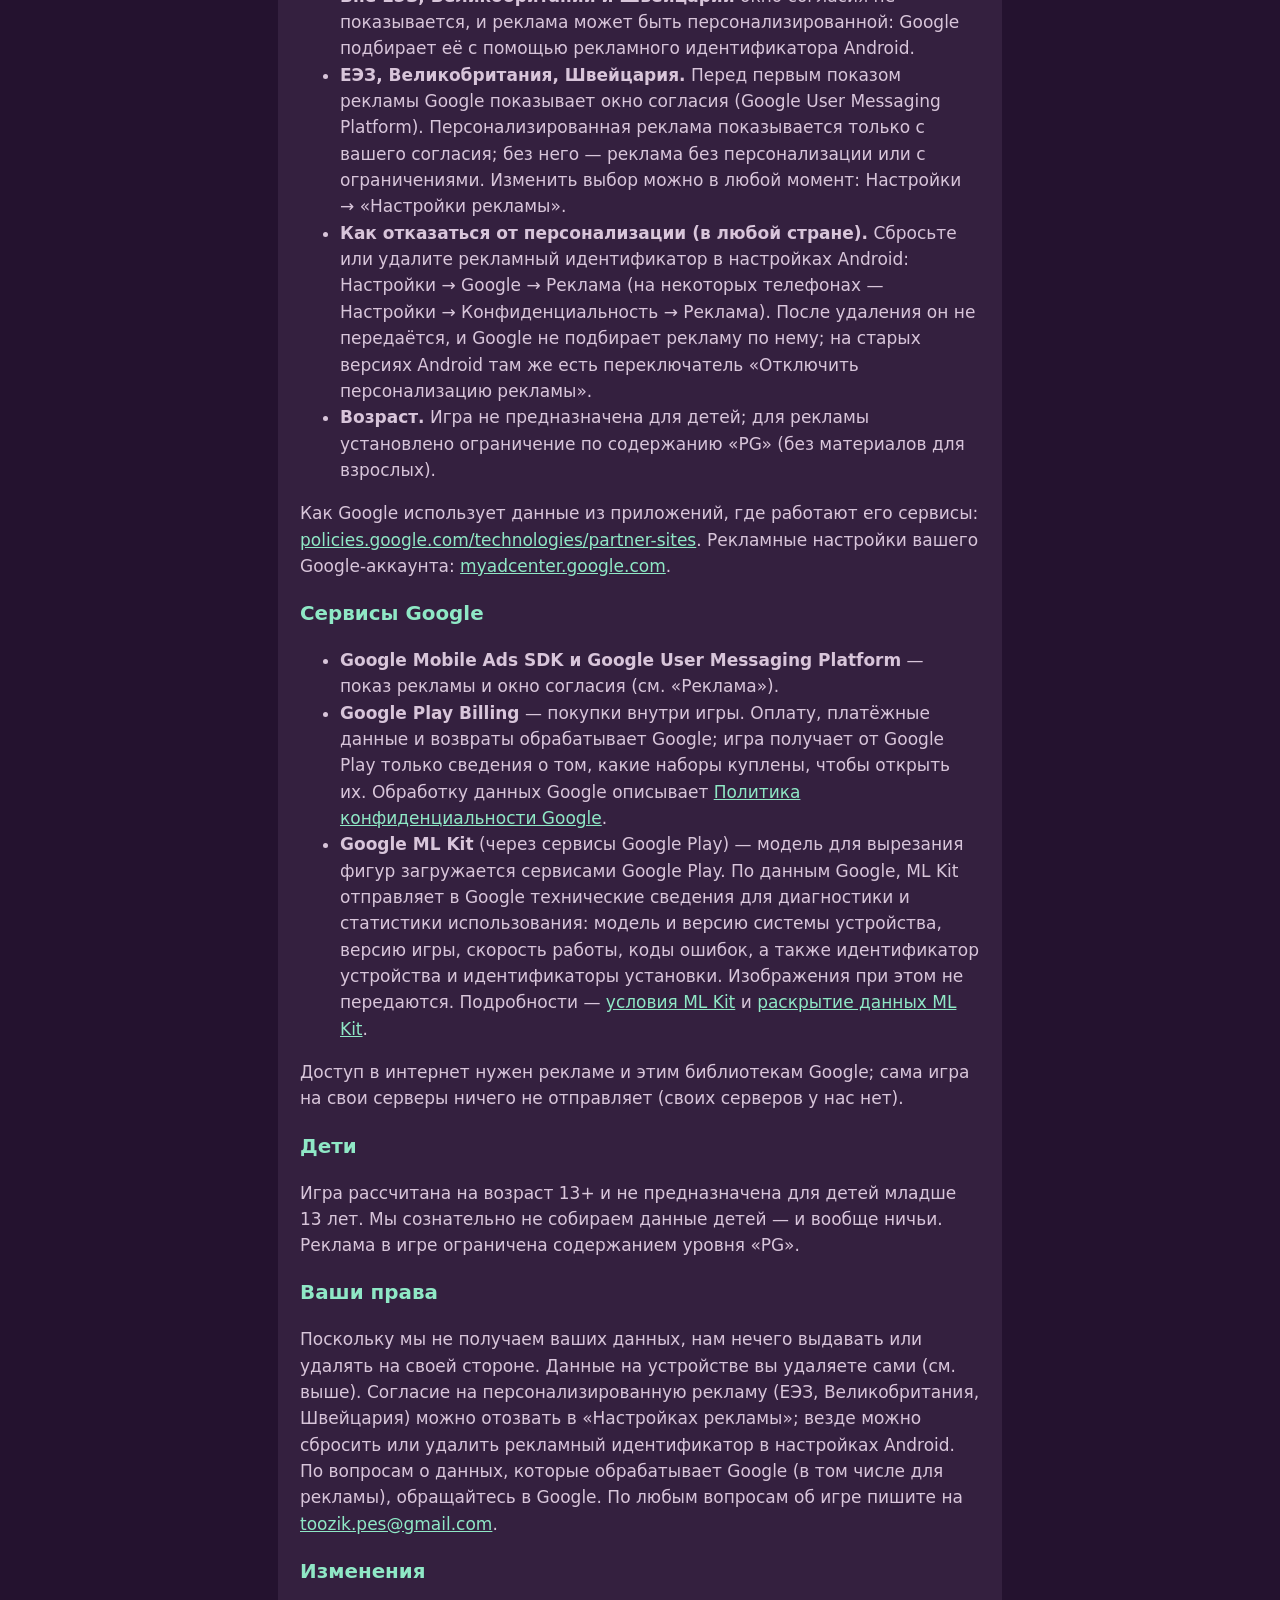
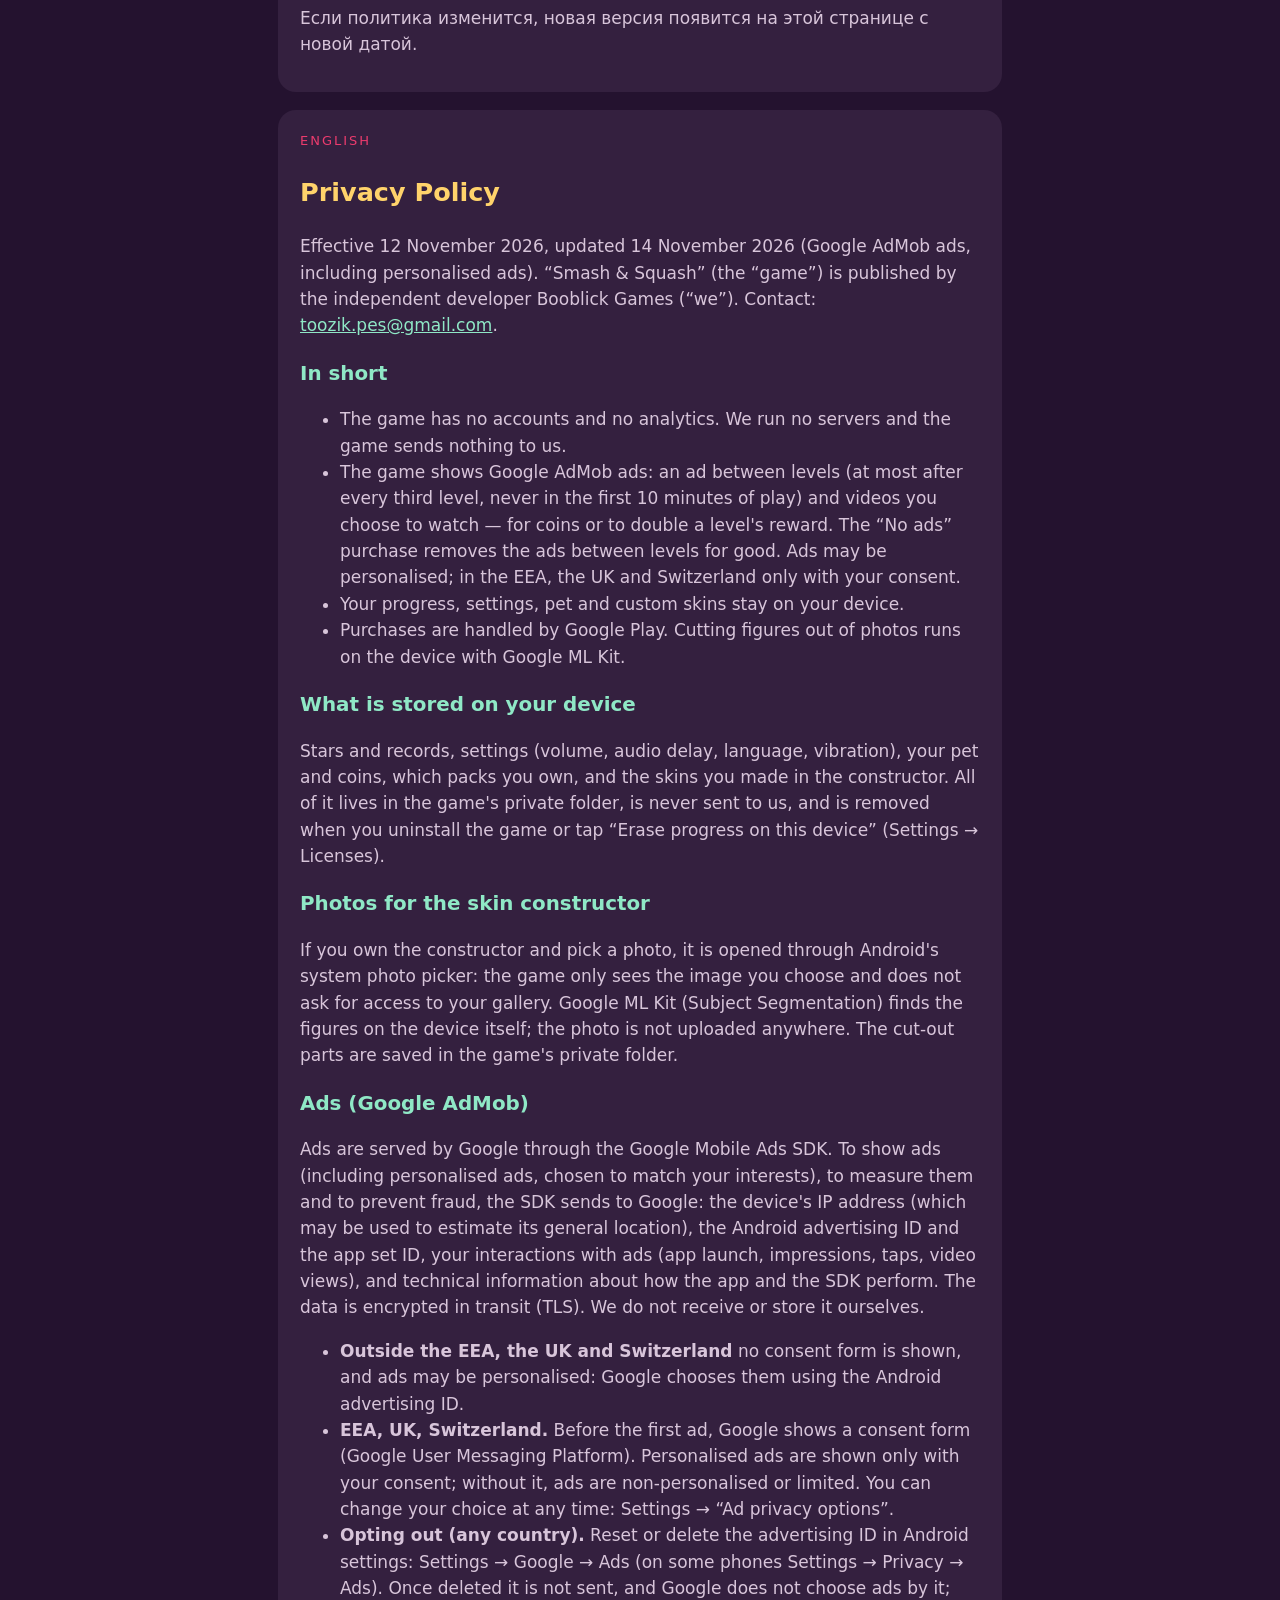
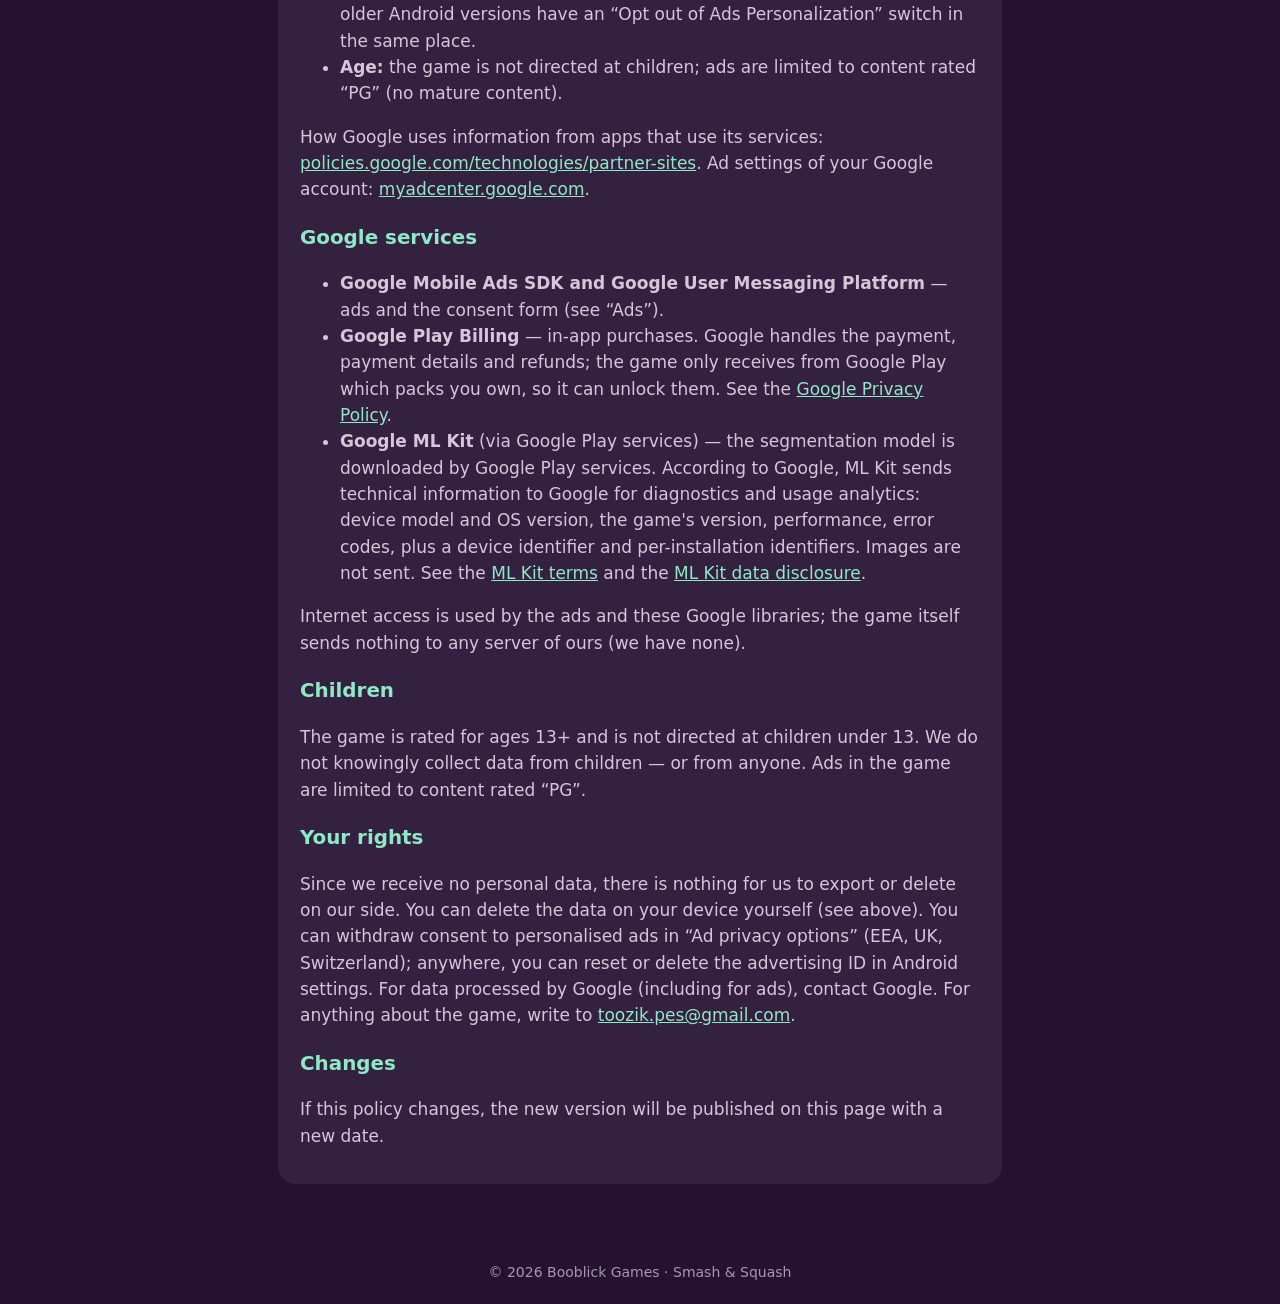
==== commit d4429f45: "Developer name Booblick Games (as on Google Play) instead of Jossmaniak (RU + EN) Co-Authored-By: Cl" ====
--- a/privacy/index.html
+++ b/privacy/index.html
@@ -18,7 +18,7 @@
 <section id="ru">
 <p class="lang">Русский</p>
 <h2>Политика конфиденциальности</h2>
-<p>Действует с 12 ноября 2026 г., обновлено 14 ноября 2026 г. (реклама Google AdMob, в том числе персонализированная). Приложение «Smash &amp; Squash» (далее — «игра») выпускает частный разработчик Jossmaniak
+<p>Действует с 12 ноября 2026 г., обновлено 14 ноября 2026 г. (реклама Google AdMob, в том числе персонализированная). Приложение «Smash &amp; Squash» (далее — «игра») выпускает частный разработчик Booblick Games
 (далее — «мы»). Связь: <a href="mailto:toozik.pes@gmail.com">toozik.pes@gmail.com</a>.</p>
 
 <h3>Коротко</h3>
@@ -101,7 +101,7 @@
 <section id="en">
 <p class="lang">English</p>
 <h2>Privacy Policy</h2>
-<p>Effective 12 November 2026, updated 14 November 2026 (Google AdMob ads, including personalised ads). “Smash &amp; Squash” (the “game”) is published by the independent developer Jossmaniak
+<p>Effective 12 November 2026, updated 14 November 2026 (Google AdMob ads, including personalised ads). “Smash &amp; Squash” (the “game”) is published by the independent developer Booblick Games
 (“we”). Contact: <a href="mailto:toozik.pes@gmail.com">toozik.pes@gmail.com</a>.</p>
 
 <h3>In short</h3>
@@ -176,6 +176,6 @@
 <p>If this policy changes, the new version will be published on this page with a new date.</p>
 </section>
 </main>
-<footer>© 2026 Jossmaniak · Smash &amp; Squash</footer>
+<footer>© 2026 Booblick Games · Smash &amp; Squash</footer>
 </body>
 </html>
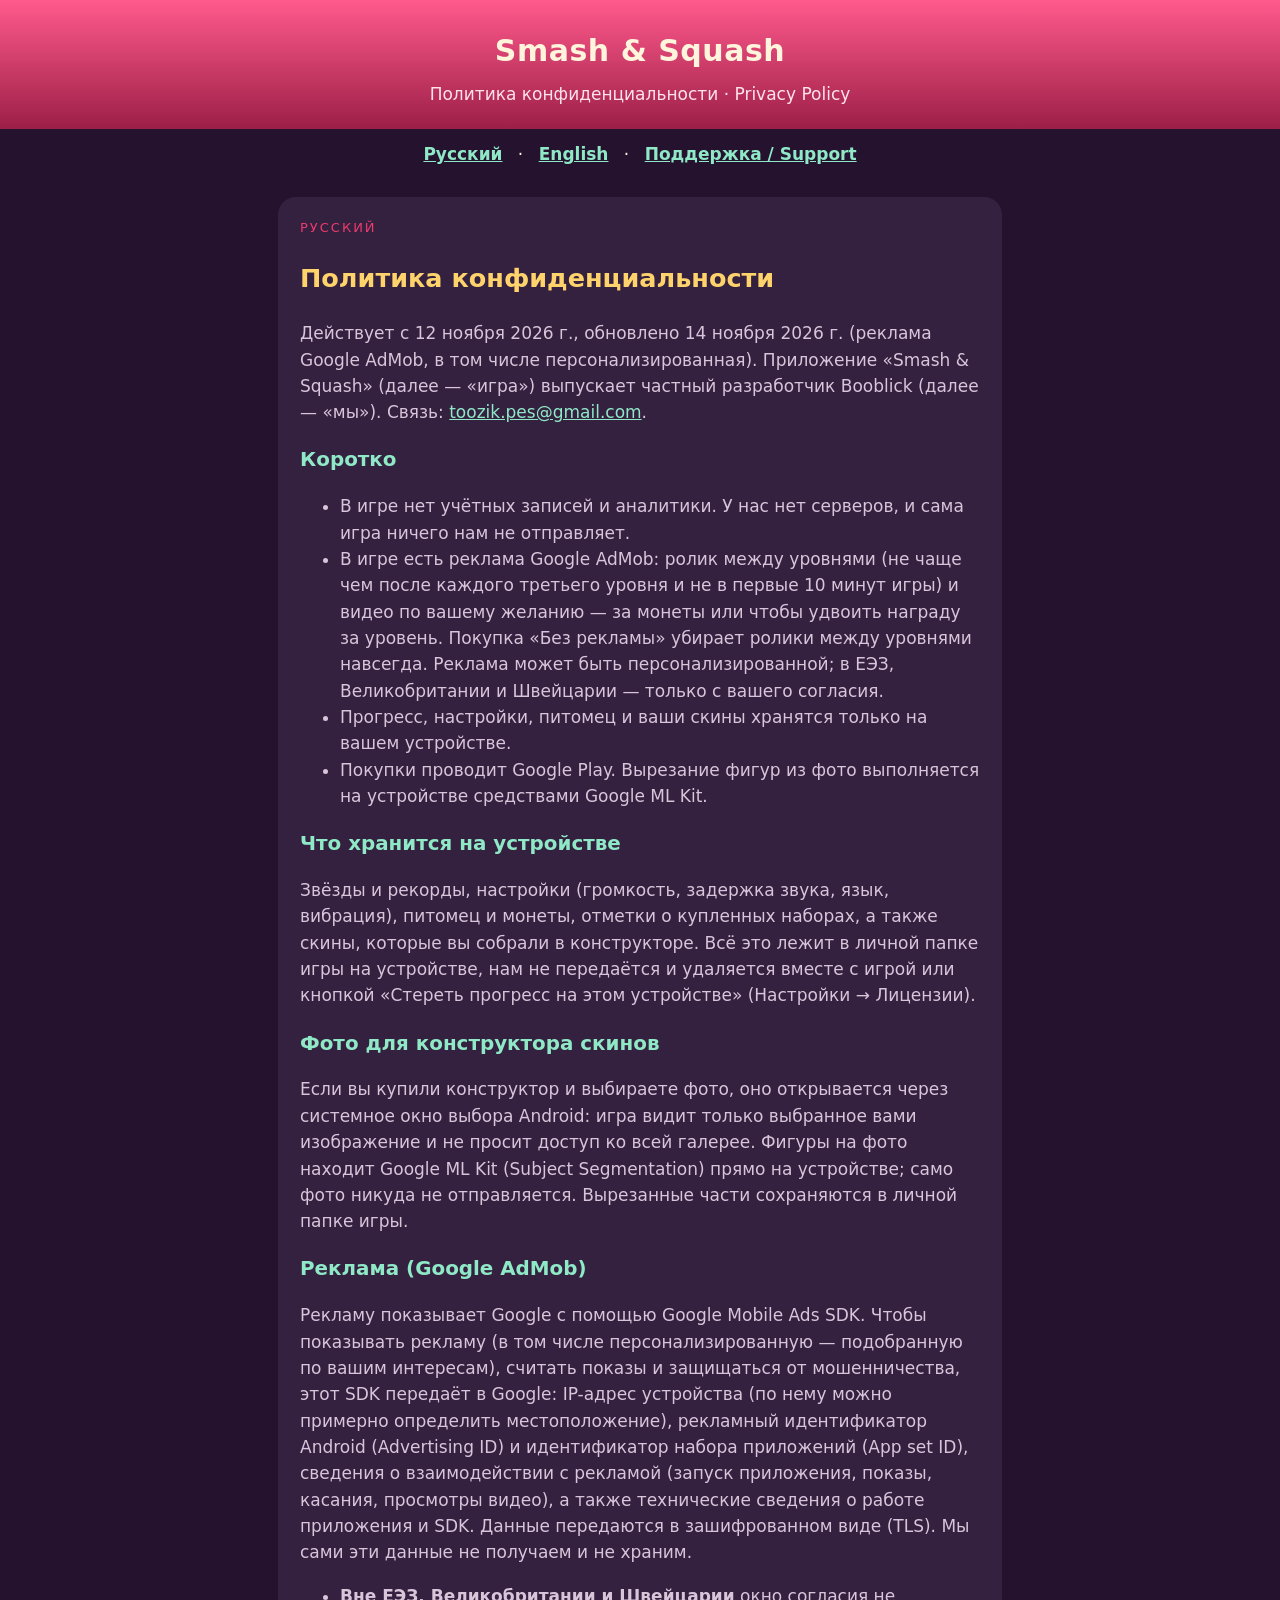
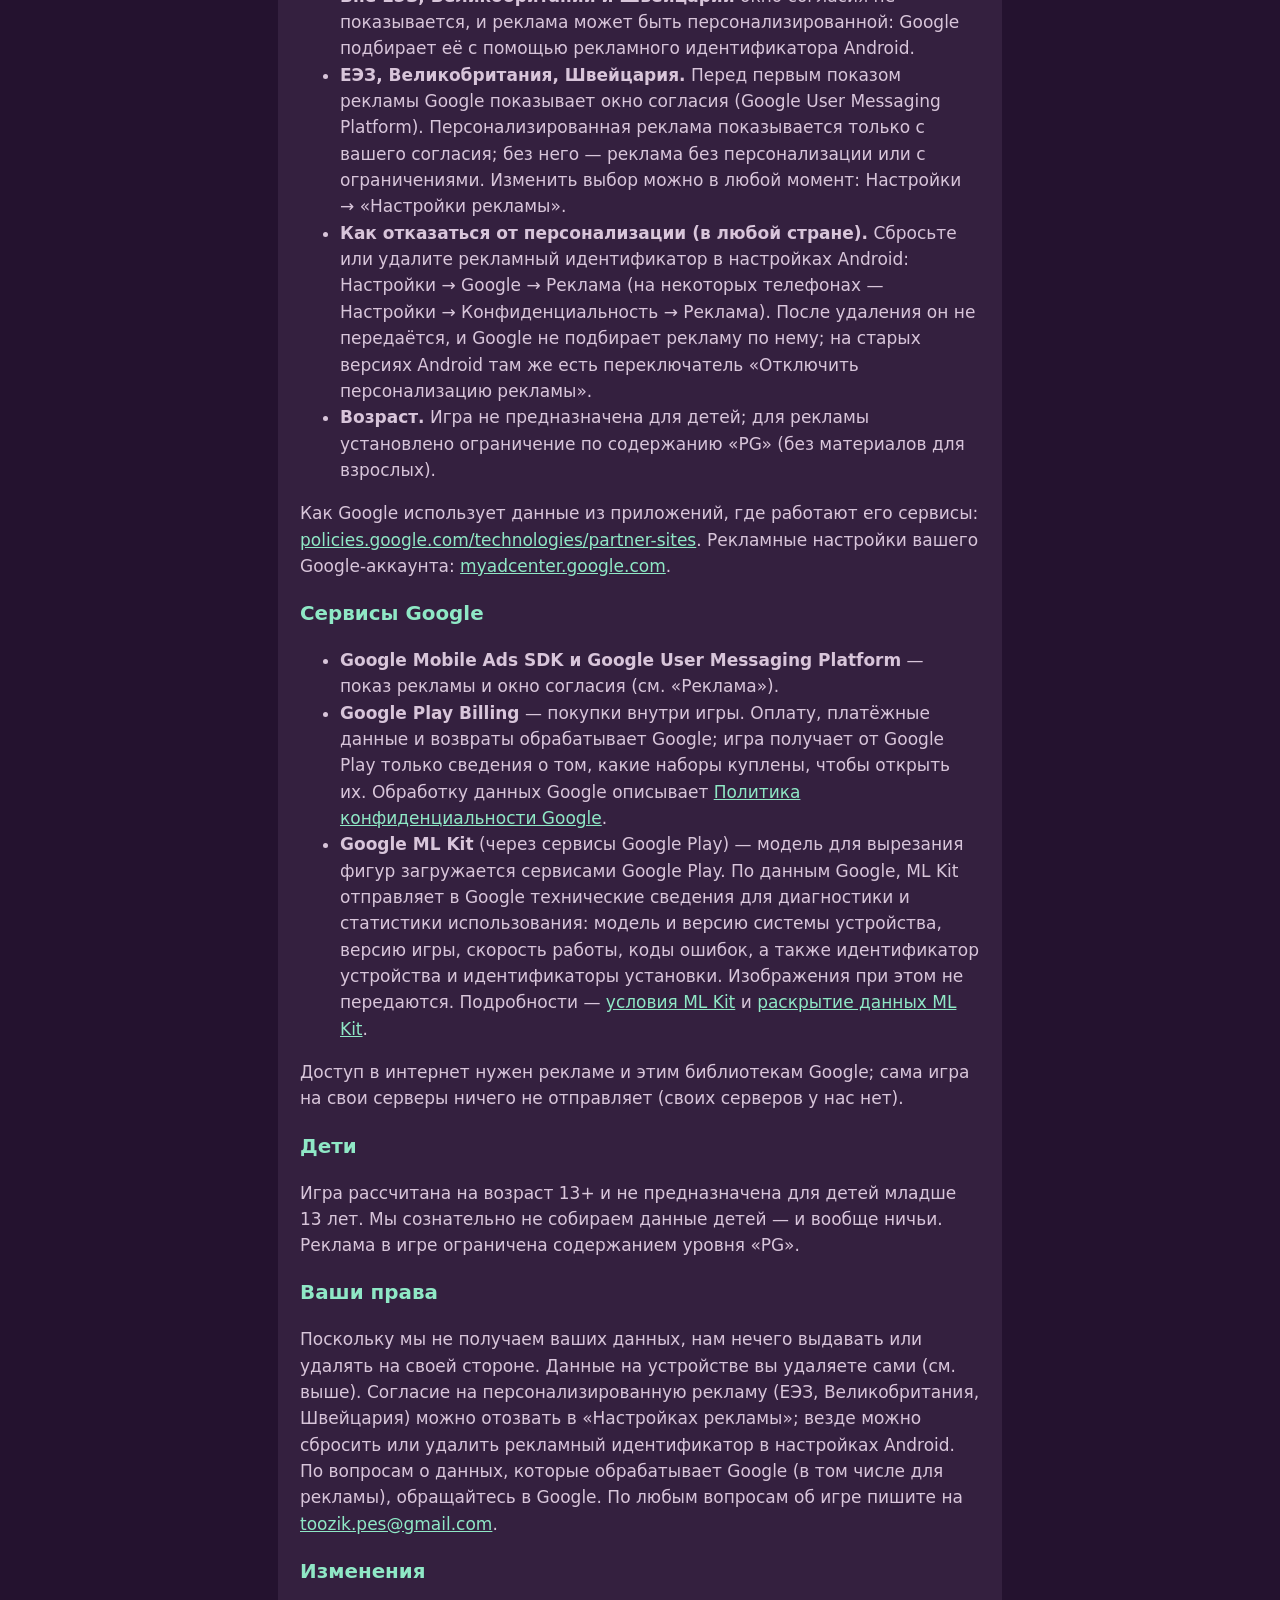
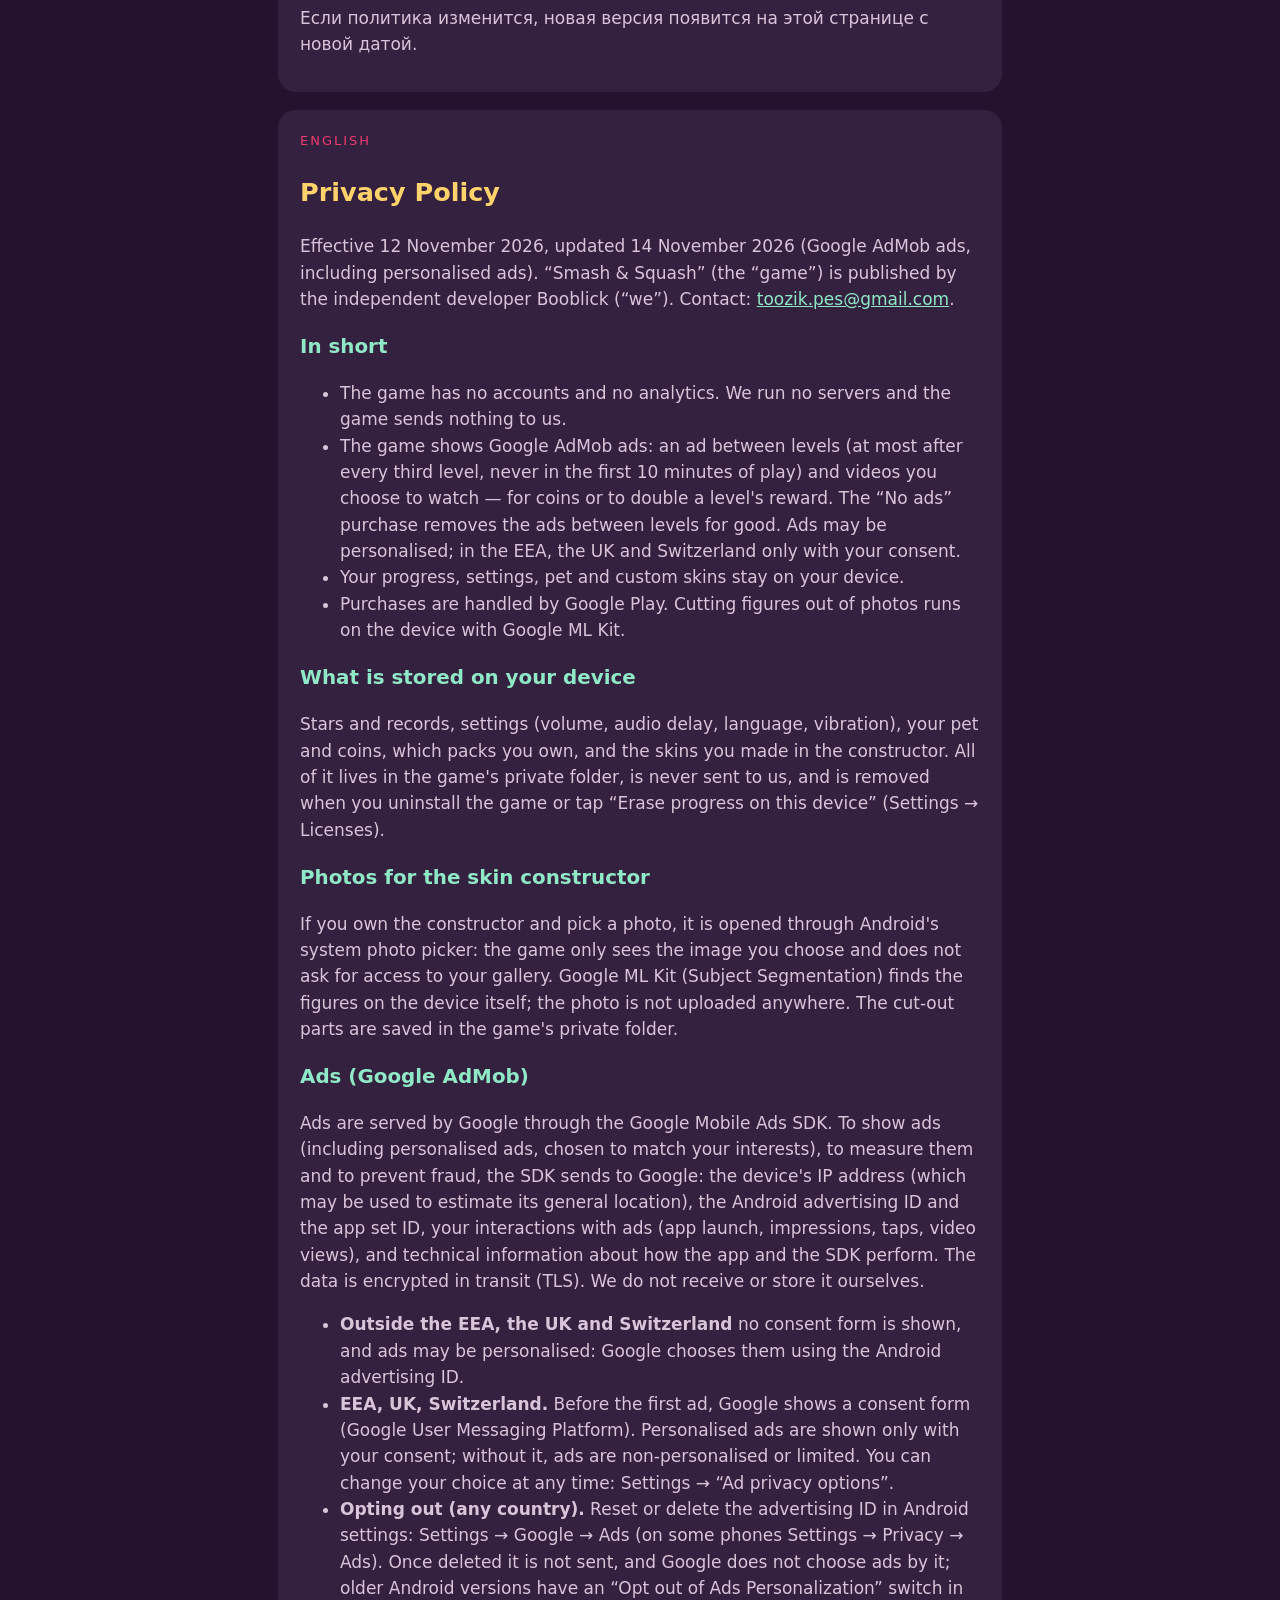
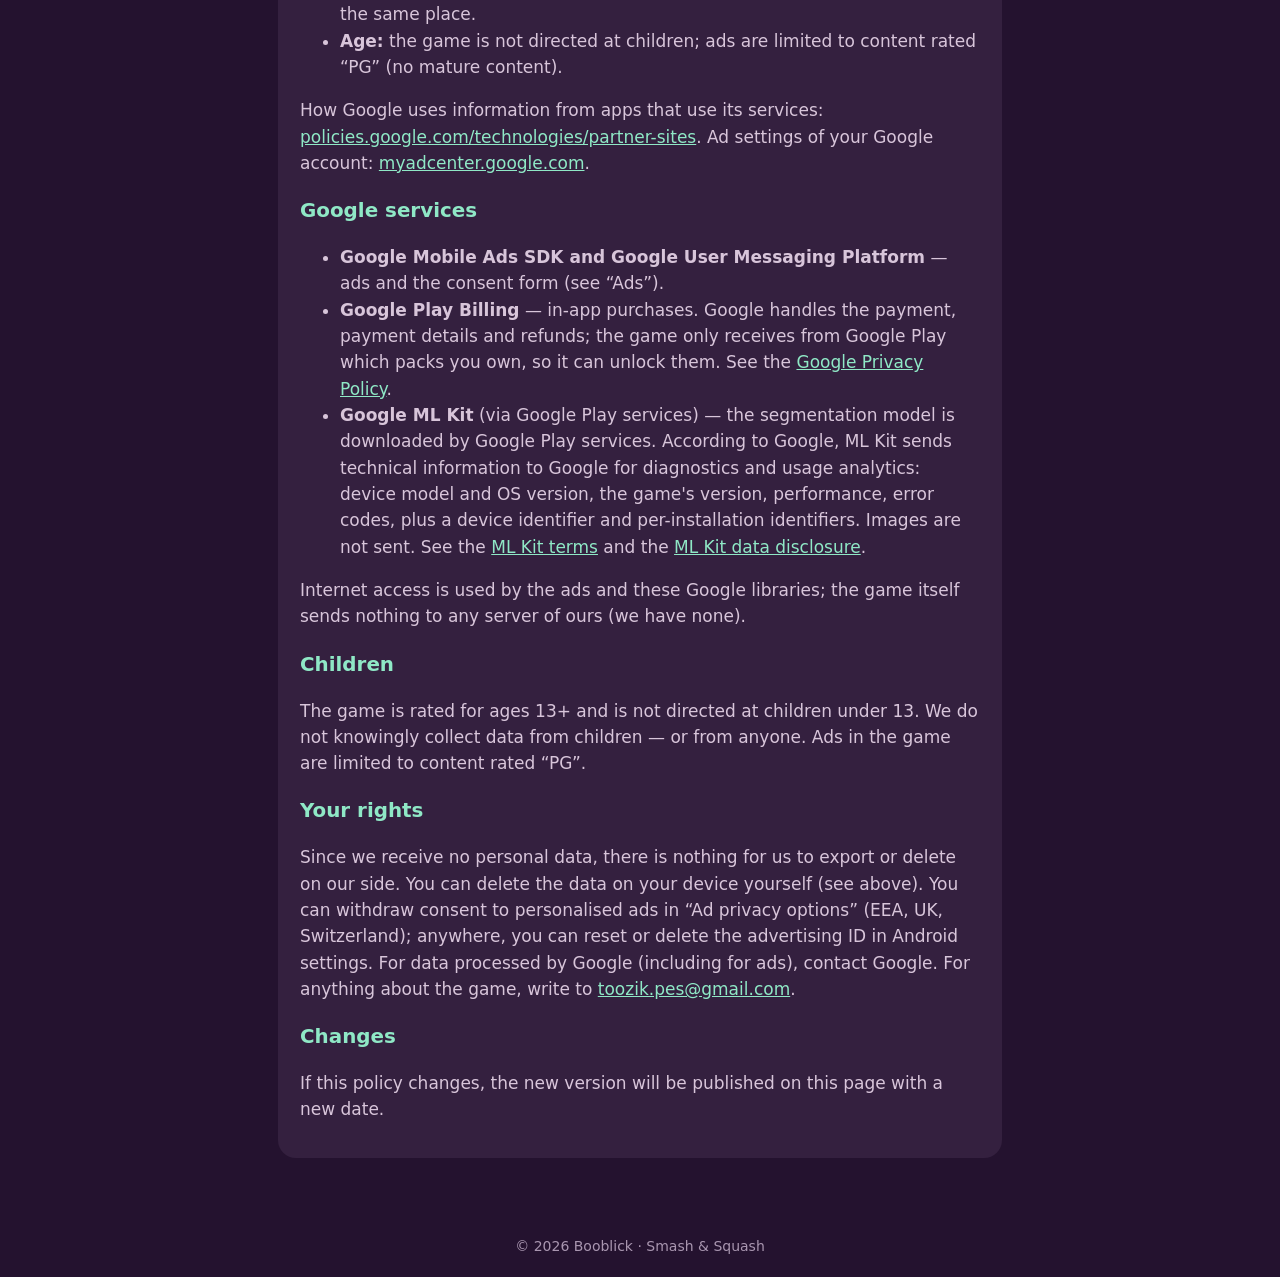
==== commit 228f8d8b: "Developer name Booblick (current Google Play account name) Co-Authored-By: Claude Opus 5.5 <noreply@" ====
--- a/privacy/index.html
+++ b/privacy/index.html
@@ -18,7 +18,7 @@
 <section id="ru">
 <p class="lang">Русский</p>
 <h2>Политика конфиденциальности</h2>
-<p>Действует с 12 ноября 2026 г., обновлено 14 ноября 2026 г. (реклама Google AdMob, в том числе персонализированная). Приложение «Smash &amp; Squash» (далее — «игра») выпускает частный разработчик Booblick Games
+<p>Действует с 12 ноября 2026 г., обновлено 14 ноября 2026 г. (реклама Google AdMob, в том числе персонализированная). Приложение «Smash &amp; Squash» (далее — «игра») выпускает частный разработчик Booblick
 (далее — «мы»). Связь: <a href="mailto:toozik.pes@gmail.com">toozik.pes@gmail.com</a>.</p>
 
 <h3>Коротко</h3>
@@ -101,7 +101,7 @@
 <section id="en">
 <p class="lang">English</p>
 <h2>Privacy Policy</h2>
-<p>Effective 12 November 2026, updated 14 November 2026 (Google AdMob ads, including personalised ads). “Smash &amp; Squash” (the “game”) is published by the independent developer Booblick Games
+<p>Effective 12 November 2026, updated 14 November 2026 (Google AdMob ads, including personalised ads). “Smash &amp; Squash” (the “game”) is published by the independent developer Booblick
 (“we”). Contact: <a href="mailto:toozik.pes@gmail.com">toozik.pes@gmail.com</a>.</p>
 
 <h3>In short</h3>
@@ -176,6 +176,6 @@
 <p>If this policy changes, the new version will be published on this page with a new date.</p>
 </section>
 </main>
-<footer>© 2026 Booblick Games · Smash &amp; Squash</footer>
+<footer>© 2026 Booblick · Smash &amp; Squash</footer>
 </body>
 </html>
